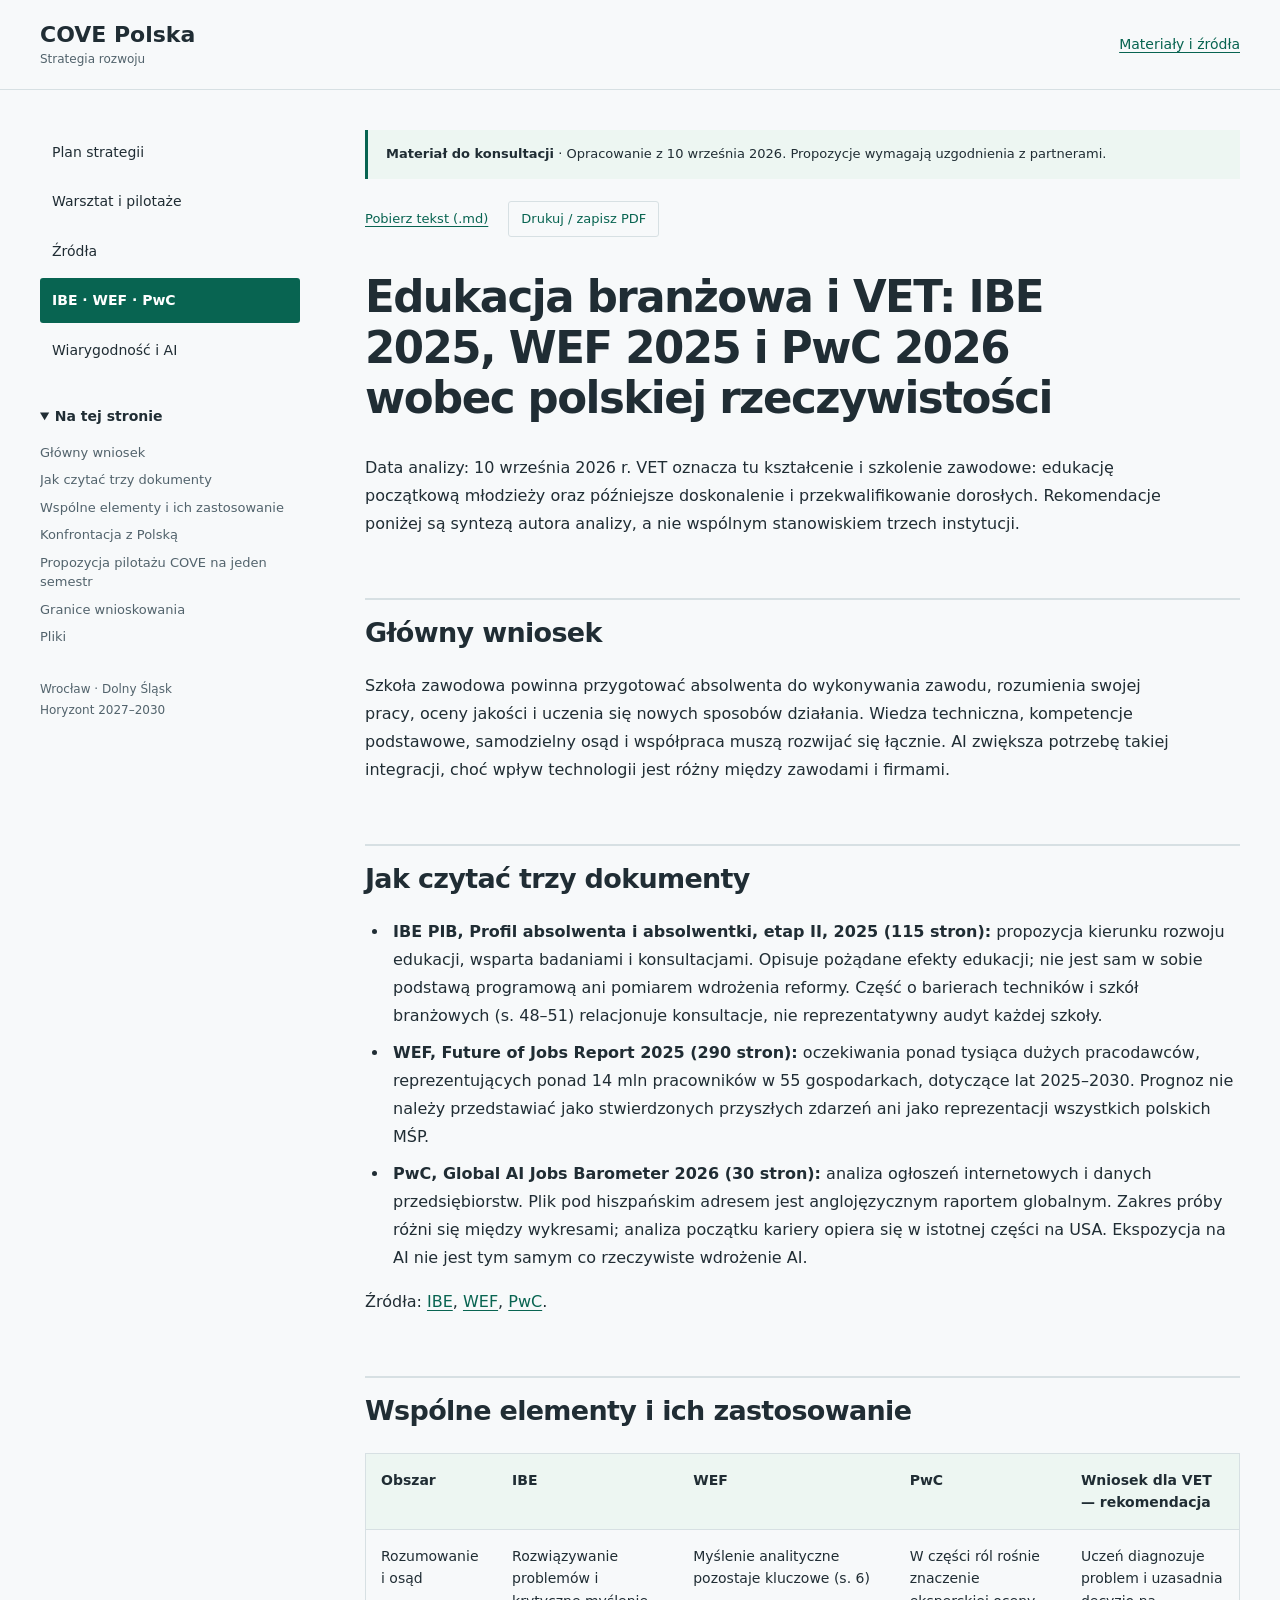
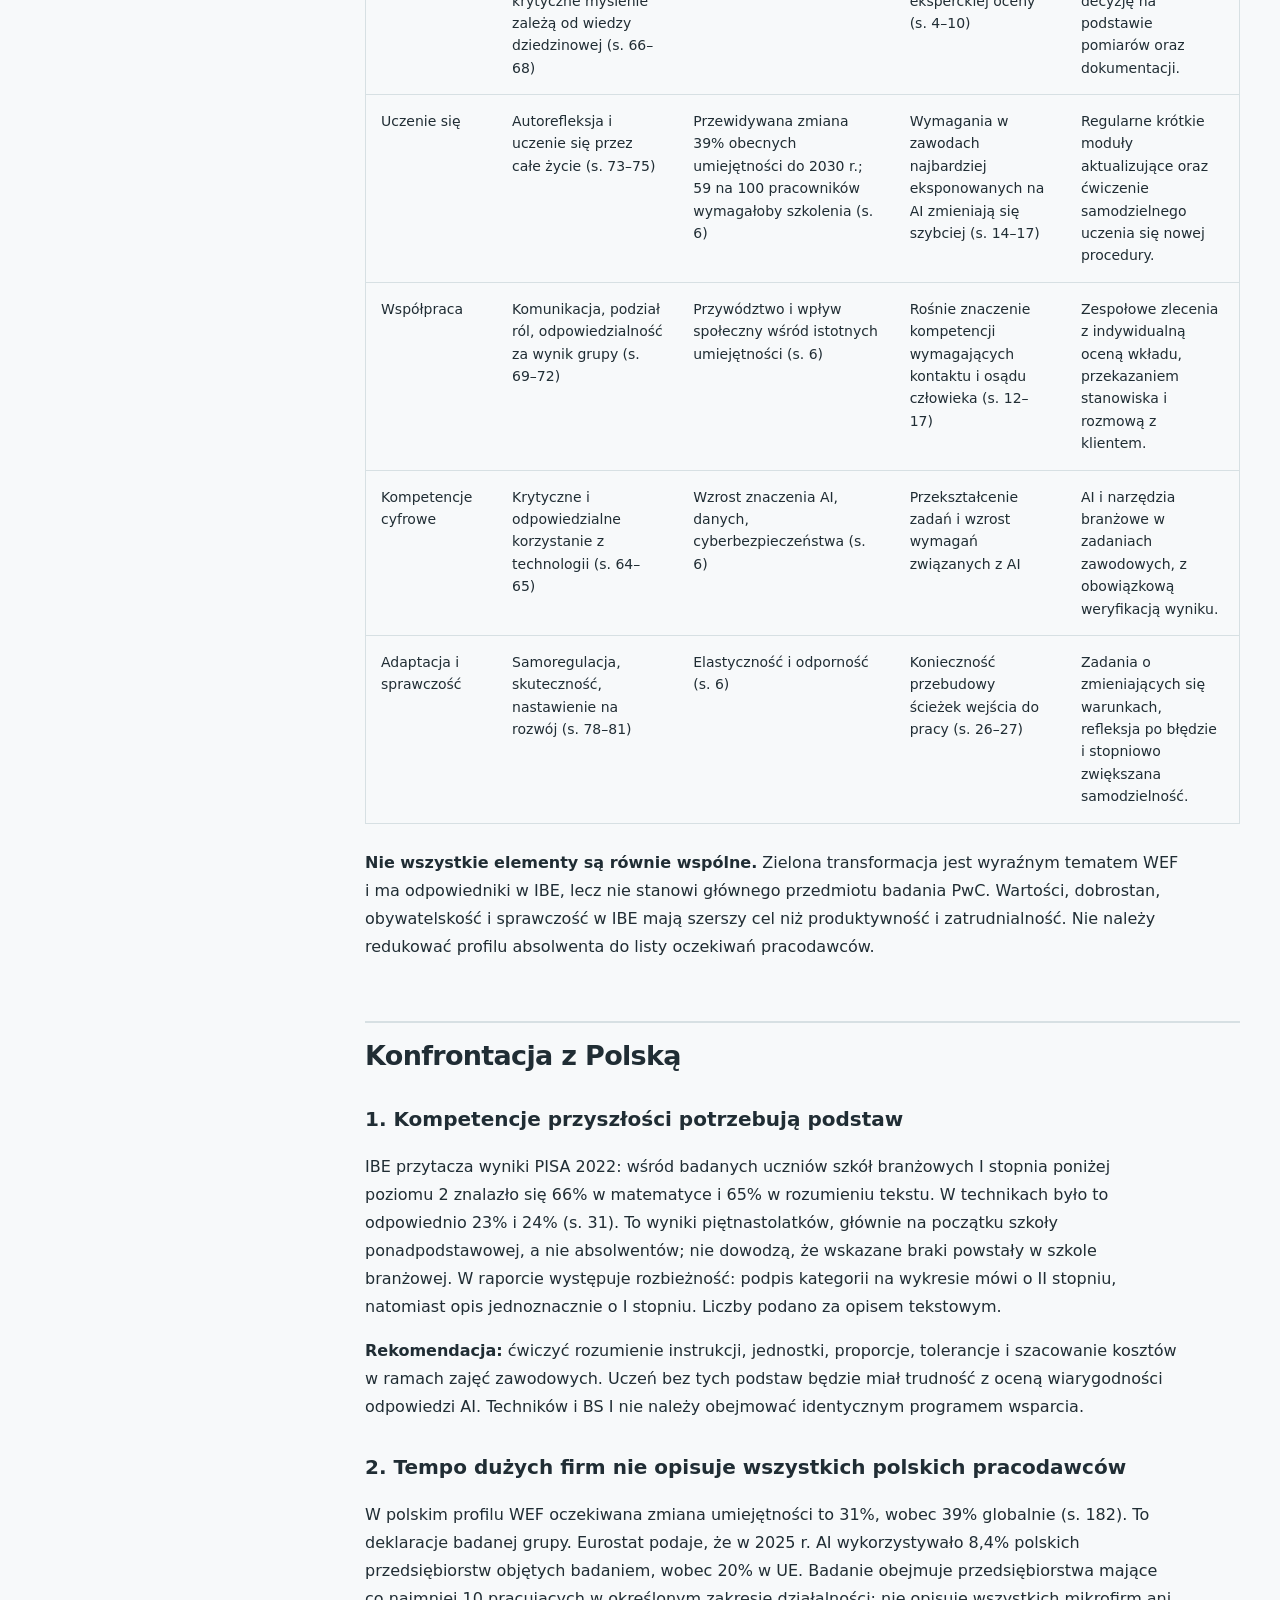
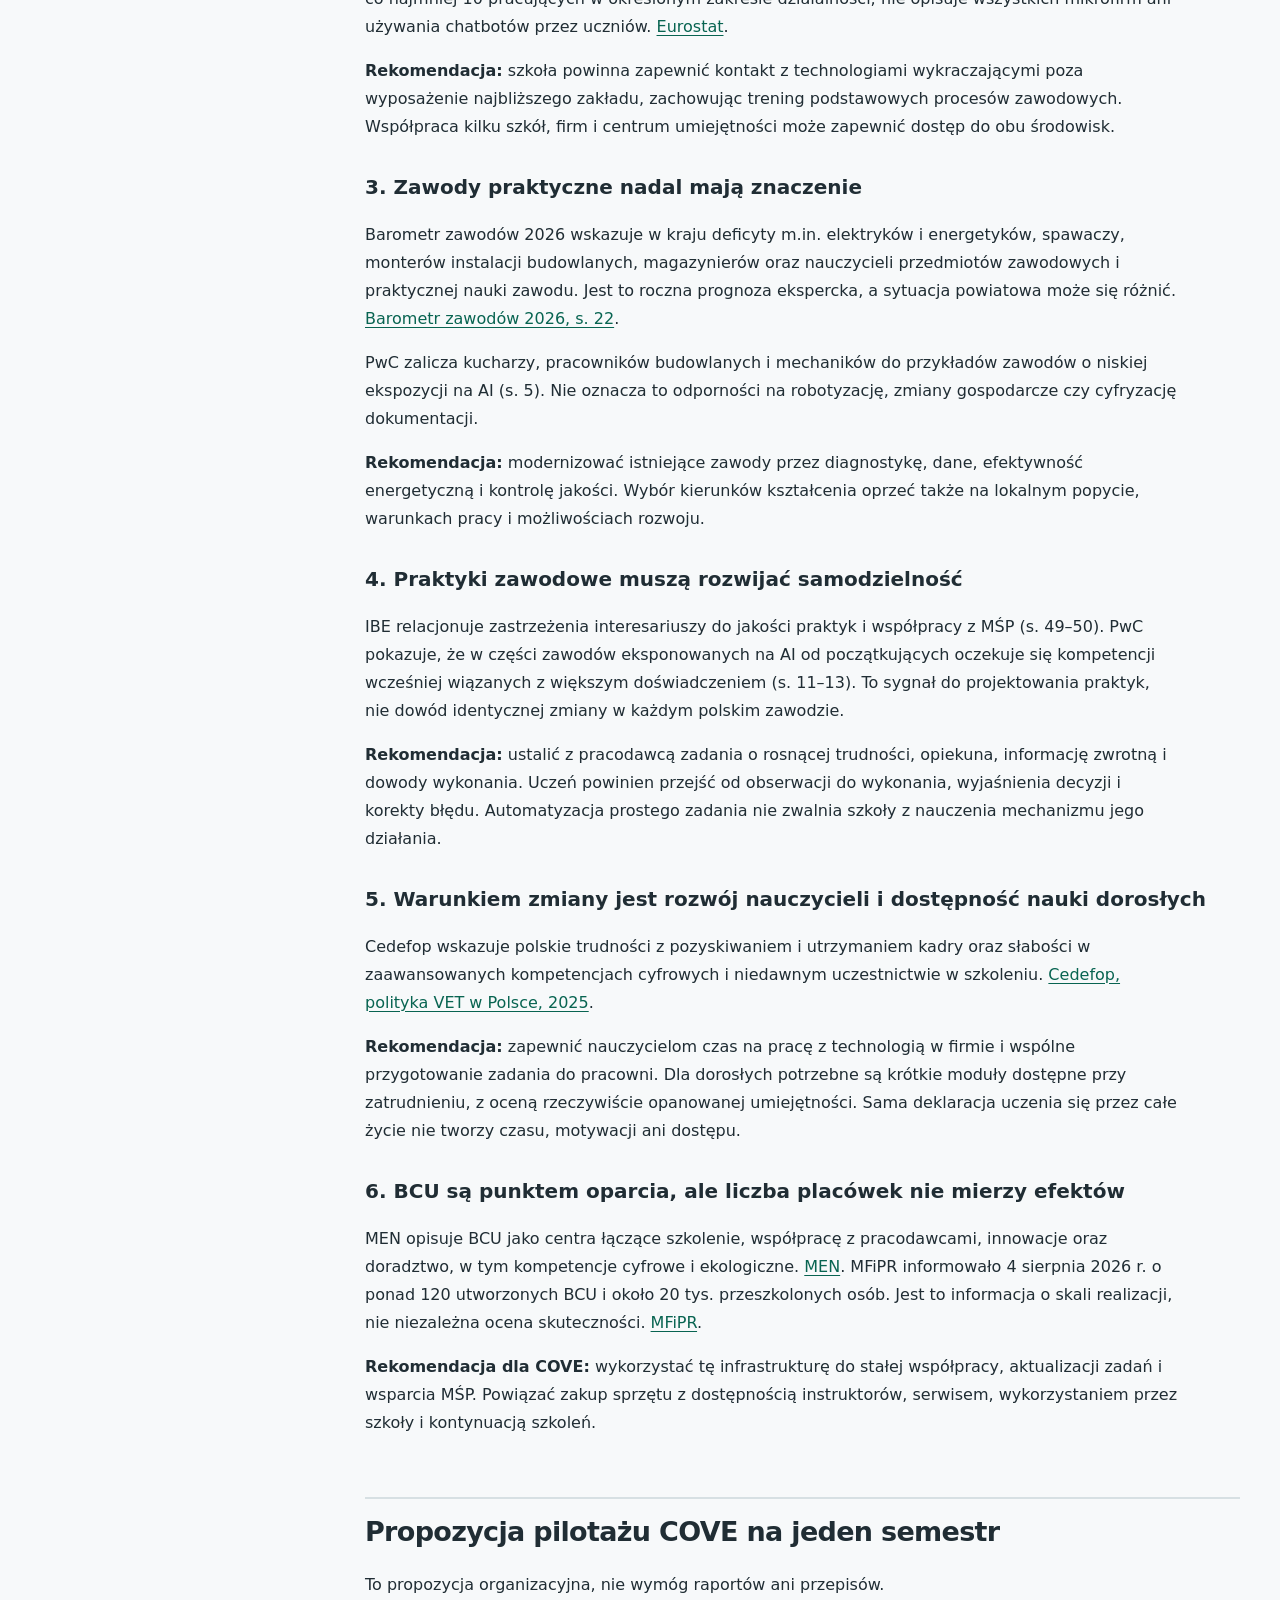
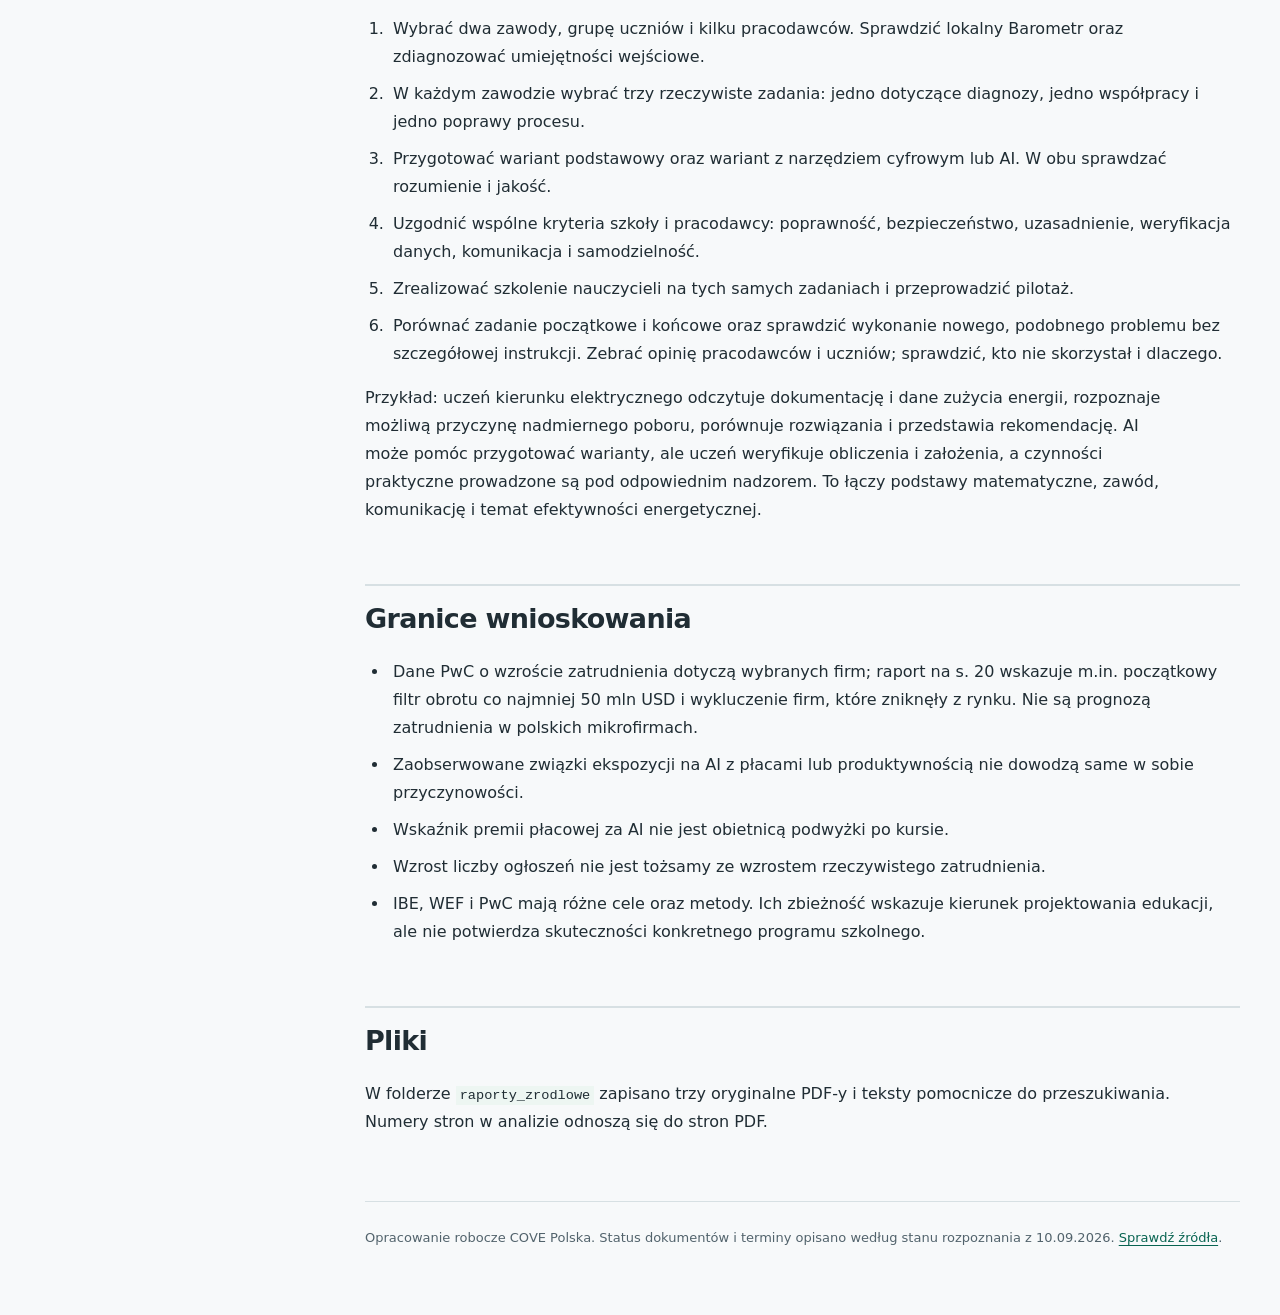
==== analiza.html @ 40e0d78e "Publish COVE Polska strategy consultation materials" ====
<!doctype html><html lang="pl"><head><meta charset="utf-8"><meta name="viewport" content="width=device-width,initial-scale=1"><meta name="description" content="Plan rozwoju COVE Polska we Wrocławiu: współpraca edukacji, nauki i firm, pilotaże VET oraz wiarygodne korzystanie z AI."><title>IBE · WEF · PwC — COVE Polska</title><link rel="stylesheet" href="style.css"></head><body><a class="skip" href="#tresc">Przejdź do treści</a><header><a class="brand" href="index.html">COVE Polska<span>Strategia rozwoju</span></a><a class="toplink" href="zrodla.html">Materiały i źródła</a></header><div class="layout"><aside><nav aria-label="Dokumenty"><a href="plan.html">Plan strategii</a><a href="warsztat.html">Warsztat i pilotaże</a><a href="zrodla.html">Źródła</a><a href="analiza.html" aria-current="page">IBE · WEF · PwC</a><a href="kompetencje.html">Wiarygodność i AI</a></nav><details open><summary>Na tej stronie</summary><div class="toc">
<ul>
<li><a href="#edukacja-branzowa-i-vet-ibe-2025-wef-2025-i-pwc-2026-wobec-polskiej-rzeczywistosci">Edukacja branżowa i VET: IBE 2025, WEF 2025 i PwC 2026 wobec polskiej rzeczywistości</a><ul>
<li><a href="#gowny-wniosek">Główny wniosek</a></li>
<li><a href="#jak-czytac-trzy-dokumenty">Jak czytać trzy dokumenty</a></li>
<li><a href="#wspolne-elementy-i-ich-zastosowanie">Wspólne elementy i ich zastosowanie</a></li>
<li><a href="#konfrontacja-z-polska">Konfrontacja z Polską</a><ul>
<li><a href="#1-kompetencje-przyszosci-potrzebuja-podstaw">1. Kompetencje przyszłości potrzebują podstaw</a></li>
<li><a href="#2-tempo-duzych-firm-nie-opisuje-wszystkich-polskich-pracodawcow">2. Tempo dużych firm nie opisuje wszystkich polskich pracodawców</a></li>
<li><a href="#3-zawody-praktyczne-nadal-maja-znaczenie">3. Zawody praktyczne nadal mają znaczenie</a></li>
<li><a href="#4-praktyki-zawodowe-musza-rozwijac-samodzielnosc">4. Praktyki zawodowe muszą rozwijać samodzielność</a></li>
<li><a href="#5-warunkiem-zmiany-jest-rozwoj-nauczycieli-i-dostepnosc-nauki-dorosych">5. Warunkiem zmiany jest rozwój nauczycieli i dostępność nauki dorosłych</a></li>
<li><a href="#6-bcu-sa-punktem-oparcia-ale-liczba-placowek-nie-mierzy-efektow">6. BCU są punktem oparcia, ale liczba placówek nie mierzy efektów</a></li>
</ul>
</li>
<li><a href="#propozycja-pilotazu-cove-na-jeden-semestr">Propozycja pilotażu COVE na jeden semestr</a></li>
<li><a href="#granice-wnioskowania">Granice wnioskowania</a></li>
<li><a href="#pliki">Pliki</a></li>
</ul>
</li>
</ul>
</div>
</details><p class="aside-note">Wrocław · Dolny Śląsk<br>Horyzont 2027–2030</p></aside><main id="tresc"><div class="notice"><strong>Materiał do konsultacji</strong> · Opracowanie z 10 września 2026. Propozycje wymagają uzgodnienia z partnerami.</div><div class="actions"><a download href="materialy/Analiza_VET_IBE_WEF_PwC_Polska.md">Pobierz tekst (.md)</a><button type="button" onclick="window.print()">Drukuj / zapisz PDF</button></div><article><h1 id="edukacja-branzowa-i-vet-ibe-2025-wef-2025-i-pwc-2026-wobec-polskiej-rzeczywistosci">Edukacja branżowa i VET: IBE 2025, WEF 2025 i PwC 2026 wobec polskiej rzeczywistości</h1>
<p>Data analizy: 10 września 2026 r. VET oznacza tu kształcenie i szkolenie zawodowe: edukację początkową młodzieży oraz późniejsze doskonalenie i przekwalifikowanie dorosłych. Rekomendacje poniżej są syntezą autora analizy, a nie wspólnym stanowiskiem trzech instytucji.</p>
<h2 id="gowny-wniosek">Główny wniosek</h2>
<p>Szkoła zawodowa powinna przygotować absolwenta do wykonywania zawodu, rozumienia swojej pracy, oceny jakości i uczenia się nowych sposobów działania. Wiedza techniczna, kompetencje podstawowe, samodzielny osąd i współpraca muszą rozwijać się łącznie. AI zwiększa potrzebę takiej integracji, choć wpływ technologii jest różny między zawodami i firmami.</p>
<h2 id="jak-czytac-trzy-dokumenty">Jak czytać trzy dokumenty</h2>
<ul>
<li><strong>IBE PIB, Profil absolwenta i absolwentki, etap II, 2025 (115 stron):</strong> propozycja kierunku rozwoju edukacji, wsparta badaniami i konsultacjami. Opisuje pożądane efekty edukacji; nie jest sam w sobie podstawą programową ani pomiarem wdrożenia reformy. Część o barierach techników i szkół branżowych (s. 48–51) relacjonuje konsultacje, nie reprezentatywny audyt każdej szkoły.</li>
<li><strong>WEF, Future of Jobs Report 2025 (290 stron):</strong> oczekiwania ponad tysiąca dużych pracodawców, reprezentujących ponad 14 mln pracowników w 55 gospodarkach, dotyczące lat 2025–2030. Prognoz nie należy przedstawiać jako stwierdzonych przyszłych zdarzeń ani jako reprezentacji wszystkich polskich MŚP.</li>
<li><strong>PwC, Global AI Jobs Barometer 2026 (30 stron):</strong> analiza ogłoszeń internetowych i danych przedsiębiorstw. Plik pod hiszpańskim adresem jest anglojęzycznym raportem globalnym. Zakres próby różni się między wykresami; analiza początku kariery opiera się w istotnej części na USA. Ekspozycja na AI nie jest tym samym co rzeczywiste wdrożenie AI.</li>
</ul>
<p>Źródła: <a href="https://ibe.edu.pl/files/BIBLIOTEKA/IBE-PIB/profil-absolwenta-szkoly-ponadpodstawowe.pdf">IBE</a>, <a href="https://reports.weforum.org/docs/WEF_Future_of_Jobs_Report_2025.pdf">WEF</a>, <a href="https://www.pwc.es/es/consultoria/assets/barometro-global-impacto-inteligencia-artificial-empleo-2026.pdf">PwC</a>.</p>
<h2 id="wspolne-elementy-i-ich-zastosowanie">Wspólne elementy i ich zastosowanie</h2>
<div class="table-scroll" tabindex="0" role="region" aria-label="Tabela — przewiń poziomo na małym ekranie"><table>
<thead>
<tr>
<th>Obszar</th>
<th>IBE</th>
<th>WEF</th>
<th>PwC</th>
<th>Wniosek dla VET — rekomendacja</th>
</tr>
</thead>
<tbody>
<tr>
<td>Rozumowanie i osąd</td>
<td>Rozwiązywanie problemów i krytyczne myślenie zależą od wiedzy dziedzinowej (s. 66–68)</td>
<td>Myślenie analityczne pozostaje kluczowe (s. 6)</td>
<td>W części ról rośnie znaczenie eksperckiej oceny (s. 4–10)</td>
<td>Uczeń diagnozuje problem i uzasadnia decyzję na podstawie pomiarów oraz dokumentacji.</td>
</tr>
<tr>
<td>Uczenie się</td>
<td>Autorefleksja i uczenie się przez całe życie (s. 73–75)</td>
<td>Przewidywana zmiana 39% obecnych umiejętności do 2030 r.; 59 na 100 pracowników wymagałoby szkolenia (s. 6)</td>
<td>Wymagania w zawodach najbardziej eksponowanych na AI zmieniają się szybciej (s. 14–17)</td>
<td>Regularne krótkie moduły aktualizujące oraz ćwiczenie samodzielnego uczenia się nowej procedury.</td>
</tr>
<tr>
<td>Współpraca</td>
<td>Komunikacja, podział ról, odpowiedzialność za wynik grupy (s. 69–72)</td>
<td>Przywództwo i wpływ społeczny wśród istotnych umiejętności (s. 6)</td>
<td>Rośnie znaczenie kompetencji wymagających kontaktu i osądu człowieka (s. 12–17)</td>
<td>Zespołowe zlecenia z indywidualną oceną wkładu, przekazaniem stanowiska i rozmową z klientem.</td>
</tr>
<tr>
<td>Kompetencje cyfrowe</td>
<td>Krytyczne i odpowiedzialne korzystanie z technologii (s. 64–65)</td>
<td>Wzrost znaczenia AI, danych, cyberbezpieczeństwa (s. 6)</td>
<td>Przekształcenie zadań i wzrost wymagań związanych z AI</td>
<td>AI i narzędzia branżowe w zadaniach zawodowych, z obowiązkową weryfikacją wyniku.</td>
</tr>
<tr>
<td>Adaptacja i sprawczość</td>
<td>Samoregulacja, skuteczność, nastawienie na rozwój (s. 78–81)</td>
<td>Elastyczność i odporność (s. 6)</td>
<td>Konieczność przebudowy ścieżek wejścia do pracy (s. 26–27)</td>
<td>Zadania o zmieniających się warunkach, refleksja po błędzie i stopniowo zwiększana samodzielność.</td>
</tr>
</tbody>
</table></div>
<p><strong>Nie wszystkie elementy są równie wspólne.</strong> Zielona transformacja jest wyraźnym tematem WEF i ma odpowiedniki w IBE, lecz nie stanowi głównego przedmiotu badania PwC. Wartości, dobrostan, obywatelskość i sprawczość w IBE mają szerszy cel niż produktywność i zatrudnialność. Nie należy redukować profilu absolwenta do listy oczekiwań pracodawców.</p>
<h2 id="konfrontacja-z-polska">Konfrontacja z Polską</h2>
<h3 id="1-kompetencje-przyszosci-potrzebuja-podstaw">1. Kompetencje przyszłości potrzebują podstaw</h3>
<p>IBE przytacza wyniki PISA 2022: wśród badanych uczniów szkół branżowych I stopnia poniżej poziomu 2 znalazło się 66% w matematyce i 65% w rozumieniu tekstu. W technikach było to odpowiednio 23% i 24% (s. 31). To wyniki piętnastolatków, głównie na początku szkoły ponadpodstawowej, a nie absolwentów; nie dowodzą, że wskazane braki powstały w szkole branżowej. W raporcie występuje rozbieżność: podpis kategorii na wykresie mówi o II stopniu, natomiast opis jednoznacznie o I stopniu. Liczby podano za opisem tekstowym.</p>
<p><strong>Rekomendacja:</strong> ćwiczyć rozumienie instrukcji, jednostki, proporcje, tolerancje i szacowanie kosztów w ramach zajęć zawodowych. Uczeń bez tych podstaw będzie miał trudność z oceną wiarygodności odpowiedzi AI. Techników i BS I nie należy obejmować identycznym programem wsparcia.</p>
<h3 id="2-tempo-duzych-firm-nie-opisuje-wszystkich-polskich-pracodawcow">2. Tempo dużych firm nie opisuje wszystkich polskich pracodawców</h3>
<p>W polskim profilu WEF oczekiwana zmiana umiejętności to 31%, wobec 39% globalnie (s. 182). To deklaracje badanej grupy. Eurostat podaje, że w 2025 r. AI wykorzystywało 8,4% polskich przedsiębiorstw objętych badaniem, wobec 20% w UE. Badanie obejmuje przedsiębiorstwa mające co najmniej 10 pracujących w określonym zakresie działalności; nie opisuje wszystkich mikrofirm ani używania chatbotów przez uczniów. <a href="https://ec.europa.eu/eurostat/web/products-eurostat-news/w/ddn-20251211-2">Eurostat</a>.</p>
<p><strong>Rekomendacja:</strong> szkoła powinna zapewnić kontakt z technologiami wykraczającymi poza wyposażenie najbliższego zakładu, zachowując trening podstawowych procesów zawodowych. Współpraca kilku szkół, firm i centrum umiejętności może zapewnić dostęp do obu środowisk.</p>
<h3 id="3-zawody-praktyczne-nadal-maja-znaczenie">3. Zawody praktyczne nadal mają znaczenie</h3>
<p>Barometr zawodów 2026 wskazuje w kraju deficyty m.in. elektryków i energetyków, spawaczy, monterów instalacji budowlanych, magazynierów oraz nauczycieli przedmiotów zawodowych i praktycznej nauki zawodu. Jest to roczna prognoza ekspercka, a sytuacja powiatowa może się różnić. <a href="https://barometrzawodow.pl/forecast-card-zip/2026/report_pl/raport_ogolnopolski_2026.pdf">Barometr zawodów 2026, s. 22</a>.</p>
<p>PwC zalicza kucharzy, pracowników budowlanych i mechaników do przykładów zawodów o niskiej ekspozycji na AI (s. 5). Nie oznacza to odporności na robotyzację, zmiany gospodarcze czy cyfryzację dokumentacji.</p>
<p><strong>Rekomendacja:</strong> modernizować istniejące zawody przez diagnostykę, dane, efektywność energetyczną i kontrolę jakości. Wybór kierunków kształcenia oprzeć także na lokalnym popycie, warunkach pracy i możliwościach rozwoju.</p>
<h3 id="4-praktyki-zawodowe-musza-rozwijac-samodzielnosc">4. Praktyki zawodowe muszą rozwijać samodzielność</h3>
<p>IBE relacjonuje zastrzeżenia interesariuszy do jakości praktyk i współpracy z MŚP (s. 49–50). PwC pokazuje, że w części zawodów eksponowanych na AI od początkujących oczekuje się kompetencji wcześniej wiązanych z większym doświadczeniem (s. 11–13). To sygnał do projektowania praktyk, nie dowód identycznej zmiany w każdym polskim zawodzie.</p>
<p><strong>Rekomendacja:</strong> ustalić z pracodawcą zadania o rosnącej trudności, opiekuna, informację zwrotną i dowody wykonania. Uczeń powinien przejść od obserwacji do wykonania, wyjaśnienia decyzji i korekty błędu. Automatyzacja prostego zadania nie zwalnia szkoły z nauczenia mechanizmu jego działania.</p>
<h3 id="5-warunkiem-zmiany-jest-rozwoj-nauczycieli-i-dostepnosc-nauki-dorosych">5. Warunkiem zmiany jest rozwój nauczycieli i dostępność nauki dorosłych</h3>
<p>Cedefop wskazuje polskie trudności z pozyskiwaniem i utrzymaniem kadry oraz słabości w zaawansowanych kompetencjach cyfrowych i niedawnym uczestnictwie w szkoleniu. <a href="https://www.cedefop.europa.eu/files/vet_policy_briefs_2024_poland_cedefop_2025.pdf">Cedefop, polityka VET w Polsce, 2025</a>.</p>
<p><strong>Rekomendacja:</strong> zapewnić nauczycielom czas na pracę z technologią w firmie i wspólne przygotowanie zadania do pracowni. Dla dorosłych potrzebne są krótkie moduły dostępne przy zatrudnieniu, z oceną rzeczywiście opanowanej umiejętności. Sama deklaracja uczenia się przez całe życie nie tworzy czasu, motywacji ani dostępu.</p>
<h3 id="6-bcu-sa-punktem-oparcia-ale-liczba-placowek-nie-mierzy-efektow">6. BCU są punktem oparcia, ale liczba placówek nie mierzy efektów</h3>
<p>MEN opisuje BCU jako centra łączące szkolenie, współpracę z pracodawcami, innowacje oraz doradztwo, w tym kompetencje cyfrowe i ekologiczne. <a href="https://www.gov.pl/web/edukacja/branzowe-centra-umiejetnosci">MEN</a>. MFiPR informowało 4 sierpnia 2026 r. o ponad 120 utworzonych BCU i około 20 tys. przeszkolonych osób. Jest to informacja o skali realizacji, nie niezależna ocena skuteczności. <a href="https://www.gov.pl/web/fundusze-regiony/co-dzieki-kpo-zmienilo-sie-w-polsce-powstaly-nowoczesne-branzowe-centra-umiejetnosci">MFiPR</a>.</p>
<p><strong>Rekomendacja dla COVE:</strong> wykorzystać tę infrastrukturę do stałej współpracy, aktualizacji zadań i wsparcia MŚP. Powiązać zakup sprzętu z dostępnością instruktorów, serwisem, wykorzystaniem przez szkoły i kontynuacją szkoleń.</p>
<h2 id="propozycja-pilotazu-cove-na-jeden-semestr">Propozycja pilotażu COVE na jeden semestr</h2>
<p>To propozycja organizacyjna, nie wymóg raportów ani przepisów.</p>
<ol>
<li>Wybrać dwa zawody, grupę uczniów i kilku pracodawców. Sprawdzić lokalny Barometr oraz zdiagnozować umiejętności wejściowe.</li>
<li>W każdym zawodzie wybrać trzy rzeczywiste zadania: jedno dotyczące diagnozy, jedno współpracy i jedno poprawy procesu.</li>
<li>Przygotować wariant podstawowy oraz wariant z narzędziem cyfrowym lub AI. W obu sprawdzać rozumienie i jakość.</li>
<li>Uzgodnić wspólne kryteria szkoły i pracodawcy: poprawność, bezpieczeństwo, uzasadnienie, weryfikacja danych, komunikacja i samodzielność.</li>
<li>Zrealizować szkolenie nauczycieli na tych samych zadaniach i przeprowadzić pilotaż.</li>
<li>Porównać zadanie początkowe i końcowe oraz sprawdzić wykonanie nowego, podobnego problemu bez szczegółowej instrukcji. Zebrać opinię pracodawców i uczniów; sprawdzić, kto nie skorzystał i dlaczego.</li>
</ol>
<p>Przykład: uczeń kierunku elektrycznego odczytuje dokumentację i dane zużycia energii, rozpoznaje możliwą przyczynę nadmiernego poboru, porównuje rozwiązania i przedstawia rekomendację. AI może pomóc przygotować warianty, ale uczeń weryfikuje obliczenia i założenia, a czynności praktyczne prowadzone są pod odpowiednim nadzorem. To łączy podstawy matematyczne, zawód, komunikację i temat efektywności energetycznej.</p>
<h2 id="granice-wnioskowania">Granice wnioskowania</h2>
<ul>
<li>Dane PwC o wzroście zatrudnienia dotyczą wybranych firm; raport na s. 20 wskazuje m.in. początkowy filtr obrotu co najmniej 50 mln USD i wykluczenie firm, które zniknęły z rynku. Nie są prognozą zatrudnienia w polskich mikrofirmach.</li>
<li>Zaobserwowane związki ekspozycji na AI z płacami lub produktywnością nie dowodzą same w sobie przyczynowości.</li>
<li>Wskaźnik premii płacowej za AI nie jest obietnicą podwyżki po kursie.</li>
<li>Wzrost liczby ogłoszeń nie jest tożsamy ze wzrostem rzeczywistego zatrudnienia.</li>
<li>IBE, WEF i PwC mają różne cele oraz metody. Ich zbieżność wskazuje kierunek projektowania edukacji, ale nie potwierdza skuteczności konkretnego programu szkolnego.</li>
</ul>
<h2 id="pliki">Pliki</h2>
<p>W folderze <code>raporty_zrodlowe</code> zapisano trzy oryginalne PDF-y i teksty pomocnicze do przeszukiwania. Numery stron w analizie odnoszą się do stron PDF.</p></article><footer>Opracowanie robocze COVE Polska. Status dokumentów i terminy opisano według stanu rozpoznania z 10.09.2026. <a href="zrodla.html">Sprawdź źródła</a>.</footer></main></div><script>if(matchMedia("(max-width:900px)").matches)document.querySelector("aside details").open=false;</script></body></html>
---- style.css ----
:root{color-scheme:light dark;--bg:#f7f9fa;--paper:#fff;--text:#202d34;--muted:#52636c;--accent:#086451;--tint:#edf6f2;--line:#d7e0e3}*{box-sizing:border-box}html{scroll-padding-top:24px}body{margin:0;background:var(--bg);color:var(--text);font-family:system-ui,-apple-system,BlinkMacSystemFont,"Segoe UI",sans-serif;line-height:1.75}a{color:var(--accent);text-underline-offset:.2em;overflow-wrap:anywhere}a:hover{text-decoration-thickness:2px}a:focus-visible,button:focus-visible,summary:focus-visible,[tabindex]:focus-visible{outline:3px solid var(--accent);outline-offset:4px}.skip{position:absolute;left:12px;top:-70px;padding:10px;background:var(--paper);z-index:4}.skip:focus{top:12px}header{max-width:1440px;margin:auto;padding:22px 40px;display:flex;align-items:center;justify-content:space-between;gap:20px;border-bottom:1px solid var(--line)}.brand{font-size:22px;font-weight:750;text-decoration:none;color:var(--text);line-height:1.2}.brand span{display:block;font-size:12px;font-weight:500;color:var(--muted);margin-top:4px}.toplink{font-size:14px}.layout{max-width:1440px;margin:auto;display:grid;grid-template-columns:270px minmax(0,1fr);gap:55px;padding:40px}aside{align-self:start;position:sticky;top:20px;max-height:calc(100dvh - 40px);overflow:auto;font-size:14px;padding:0 10px 20px 0}nav{display:grid;gap:5px;margin-bottom:32px}nav a{padding:10px 12px;text-decoration:none;border-radius:3px;color:var(--text)}nav a[aria-current]{background:var(--accent);color:white;font-weight:650}summary{font-weight:700;cursor:pointer}.toc ul{list-style:none;padding:0}.toc>ul>li>a{display:none}.toc ul ul{margin:12px 0}.toc ul ul ul{display:none}.toc li{margin-bottom:8px}.toc a{color:var(--muted);text-decoration:none;font-size:13px;line-height:1.5;display:block}.toc a:hover{color:var(--accent)}.aside-note{color:var(--muted);margin-top:32px;font-size:12px}main{min-width:0}.notice{background:var(--tint);border-left:3px solid var(--accent);padding:13px 18px;font-size:13px}.actions{display:flex;gap:20px;align-items:center;flex-wrap:wrap;margin:22px 0 35px;font-size:13px}button{font:inherit;color:var(--accent);background:transparent;border:1px solid var(--line);padding:6px 12px;cursor:pointer;border-radius:3px}article{max-width:1000px}h1{font-size:clamp(29px,3.4vw,45px);line-height:1.16;letter-spacing:-.035em;margin:0 0 30px;font-weight:750;text-wrap:balance}h2{font-size:27px;line-height:1.3;letter-spacing:-.025em;margin:60px 0 22px;padding-top:15px;border-top:2px solid var(--line)}h3{font-size:20px;line-height:1.4;margin-top:32px}p,li{font-size:16px}article p{max-width:80ch}article li{padding-left:4px;margin-bottom:9px}article ul,article ol{padding-left:24px}strong{font-weight:680}code{font-size:.85em;background:var(--tint);padding:2px 4px;overflow-wrap:anywhere}pre{overflow:auto;padding:20px;background:var(--tint)}blockquote{margin:25px 0;padding:2px 22px;border-left:3px solid var(--accent);background:var(--tint)}.table-scroll{overflow:auto;margin:25px 0;max-width:100%;border:1px solid var(--line)}table{border-collapse:collapse;width:100%;font-size:14px;line-height:1.6;min-width:590px}th{text-align:left;background:var(--tint);font-weight:650}th,td{padding:15px;vertical-align:top;border-bottom:1px solid var(--line)}tr:last-child td{border-bottom:0}td{min-width:120px}footer{margin-top:65px;padding:25px 0;border-top:1px solid var(--line);font-size:13px;color:var(--muted)}@media(max-width:900px){header{padding:20px}.layout{display:block;padding:25px 20px}aside{position:static;max-height:none;padding:0}nav{display:flex;flex-wrap:wrap;gap:4px;margin-bottom:16px}nav a{font-size:13px;padding:8px 10px}aside details{margin:12px 0 25px}.aside-note{display:none}h2{font-size:24px;margin-top:42px}.toplink{font-size:12px}}@media(prefers-color-scheme:dark){:root{--bg:#121c22;--paper:#19262d;--text:#e1e9ed;--muted:#aebfc8;--accent:#8ed5bd;--tint:#20352e;--line:#3c4d55}nav a[aria-current]{color:#142720}}@media print{body{background:white;color:black;font-size:10pt}header,aside,.actions,.skip{display:none}.layout{display:block;padding:0}.notice{background:none;font-size:9pt;border-color:#333}h1{font-size:24pt}h2{font-size:16pt;margin-top:25px;break-after:avoid}h3{break-after:avoid}p,li{font-size:10pt}table{min-width:0;font-size:8pt}th,td{padding:6px;min-width:0}.table-scroll{overflow:visible}a{color:black}tr{break-inside:avoid}footer{font-size:8pt}pre{white-space:pre-wrap}}
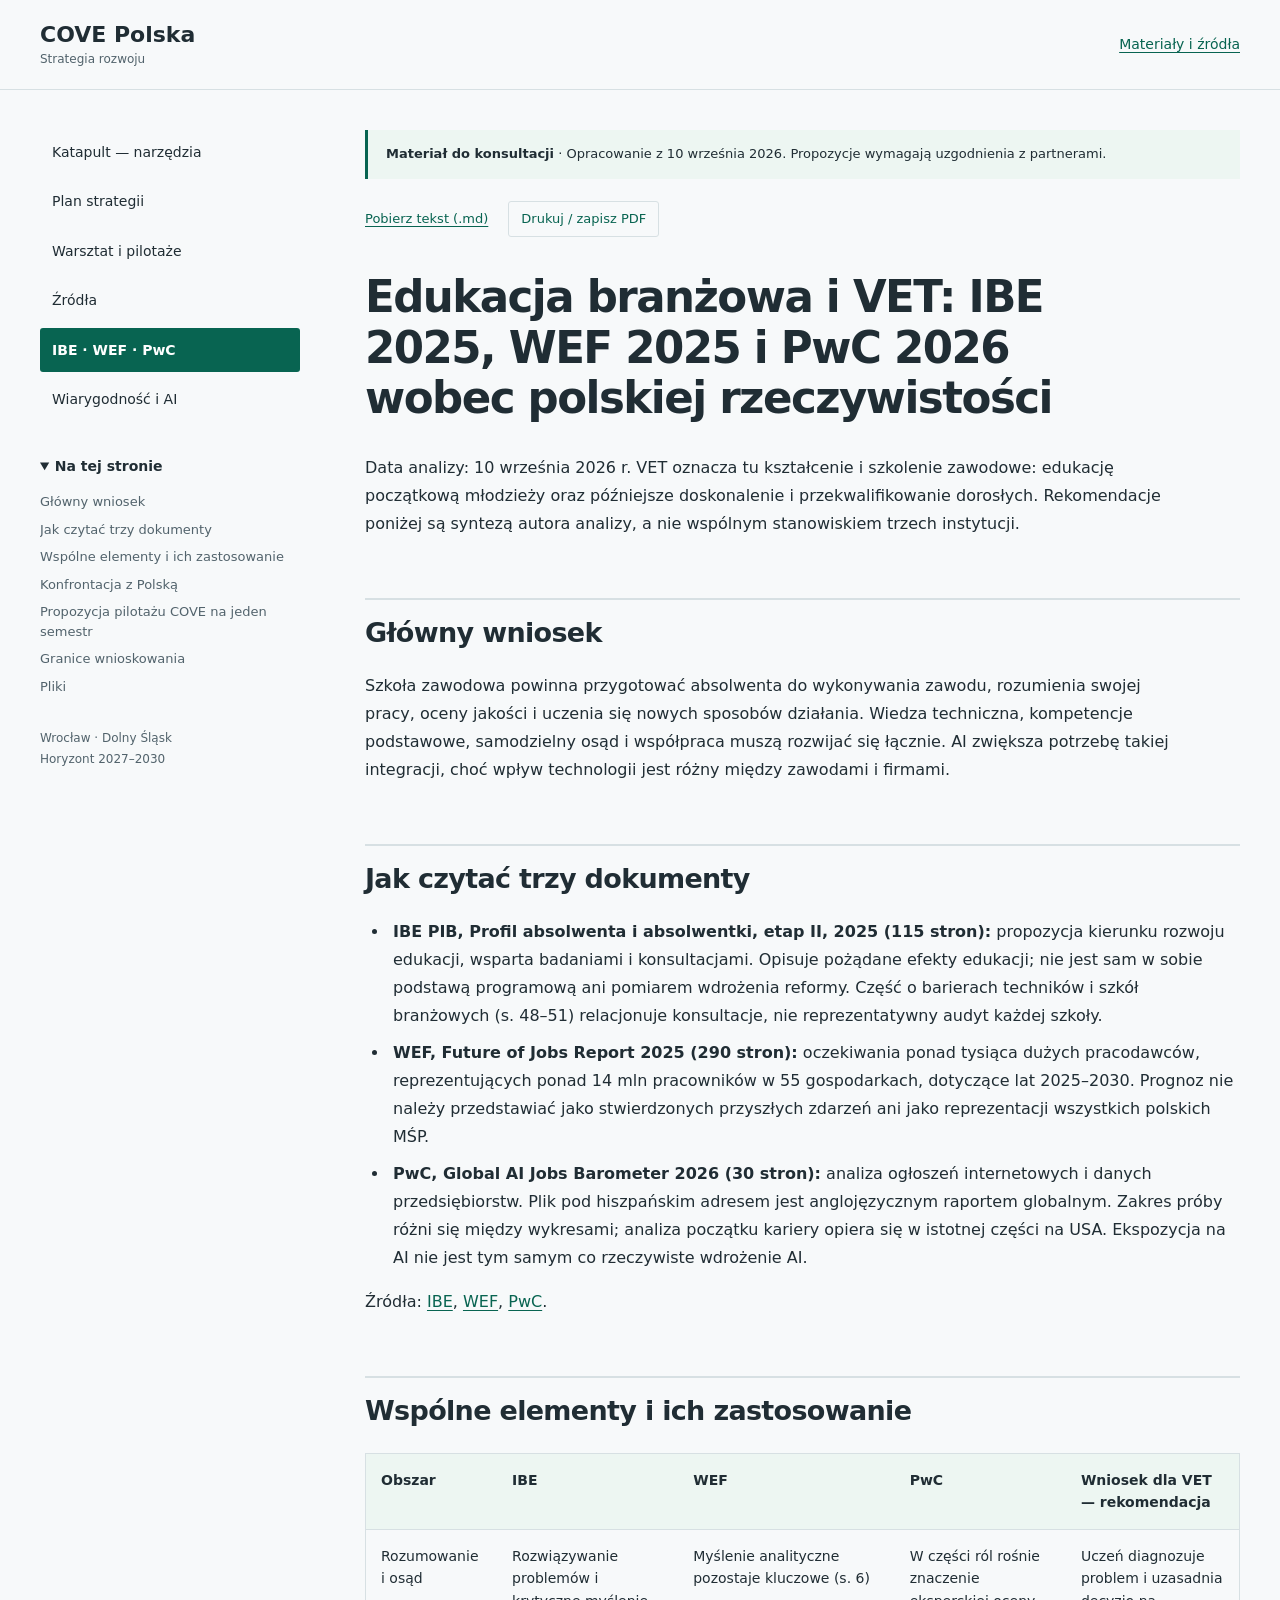
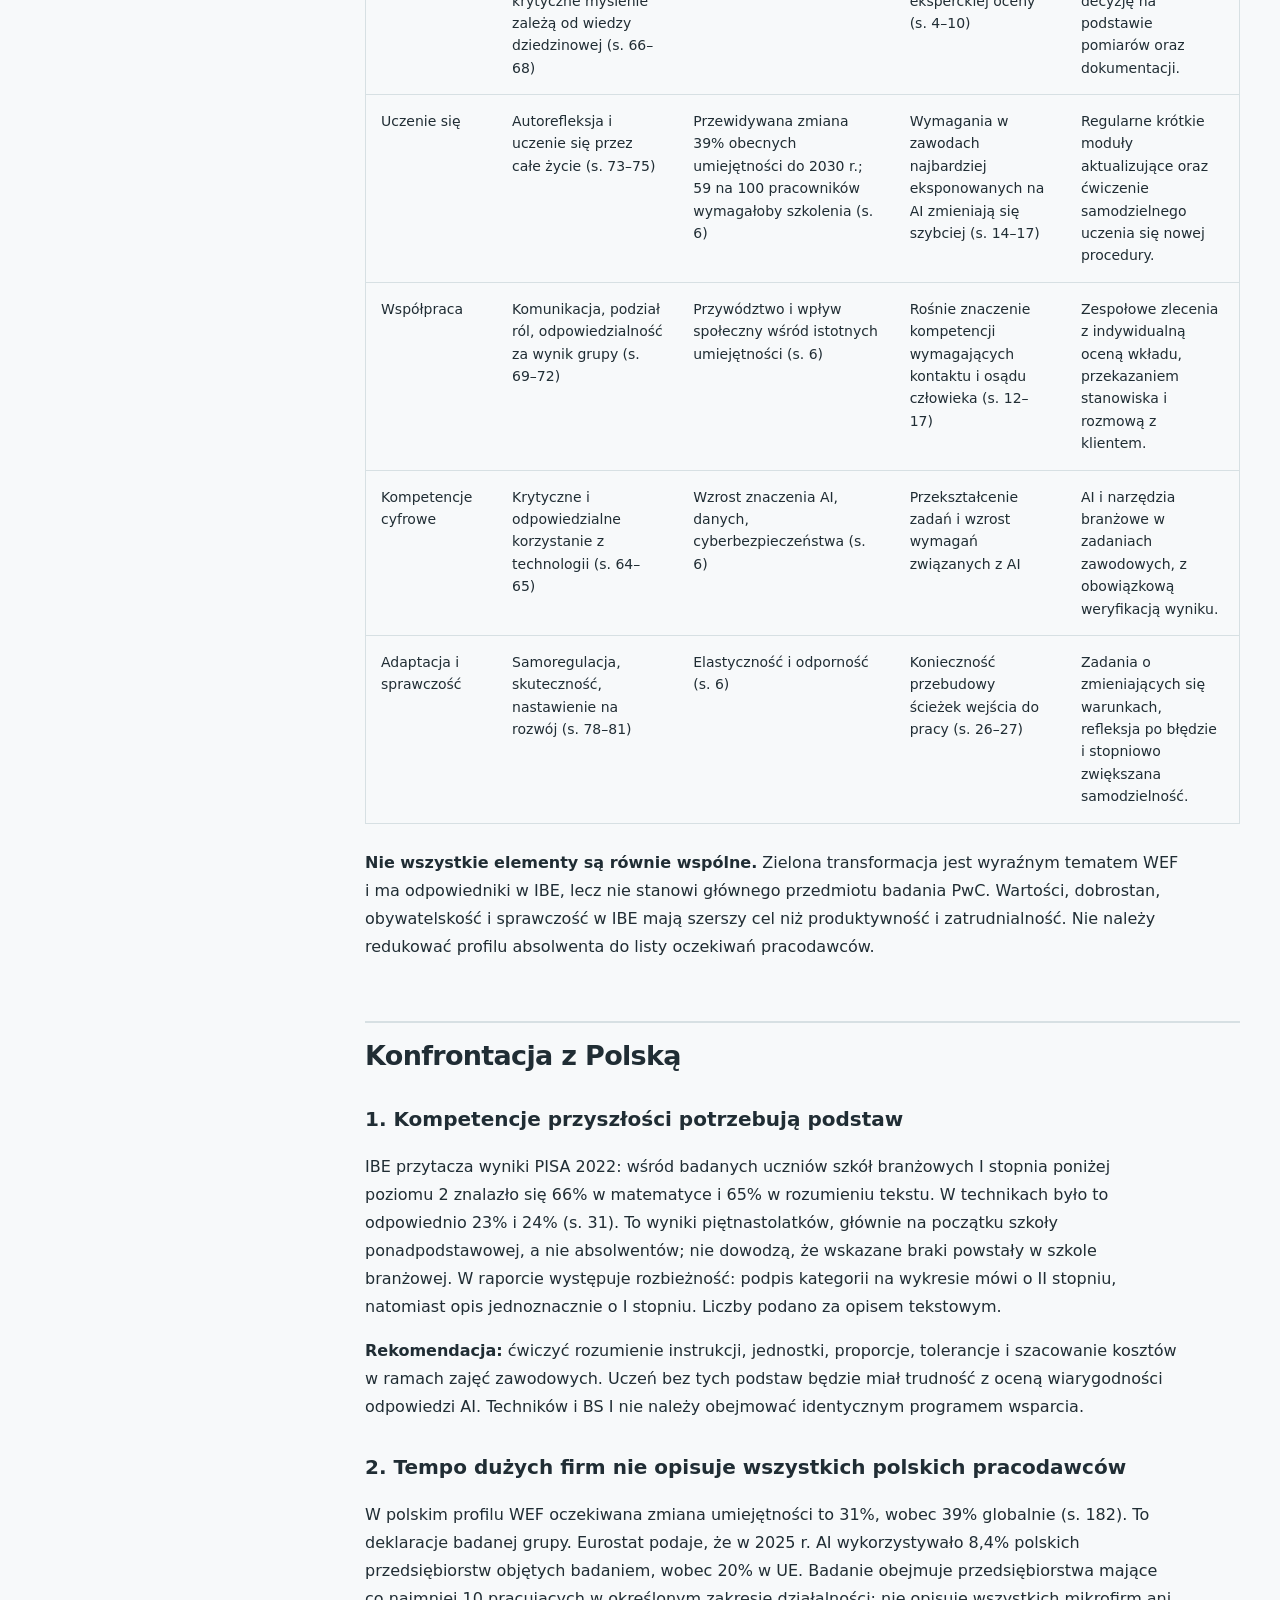
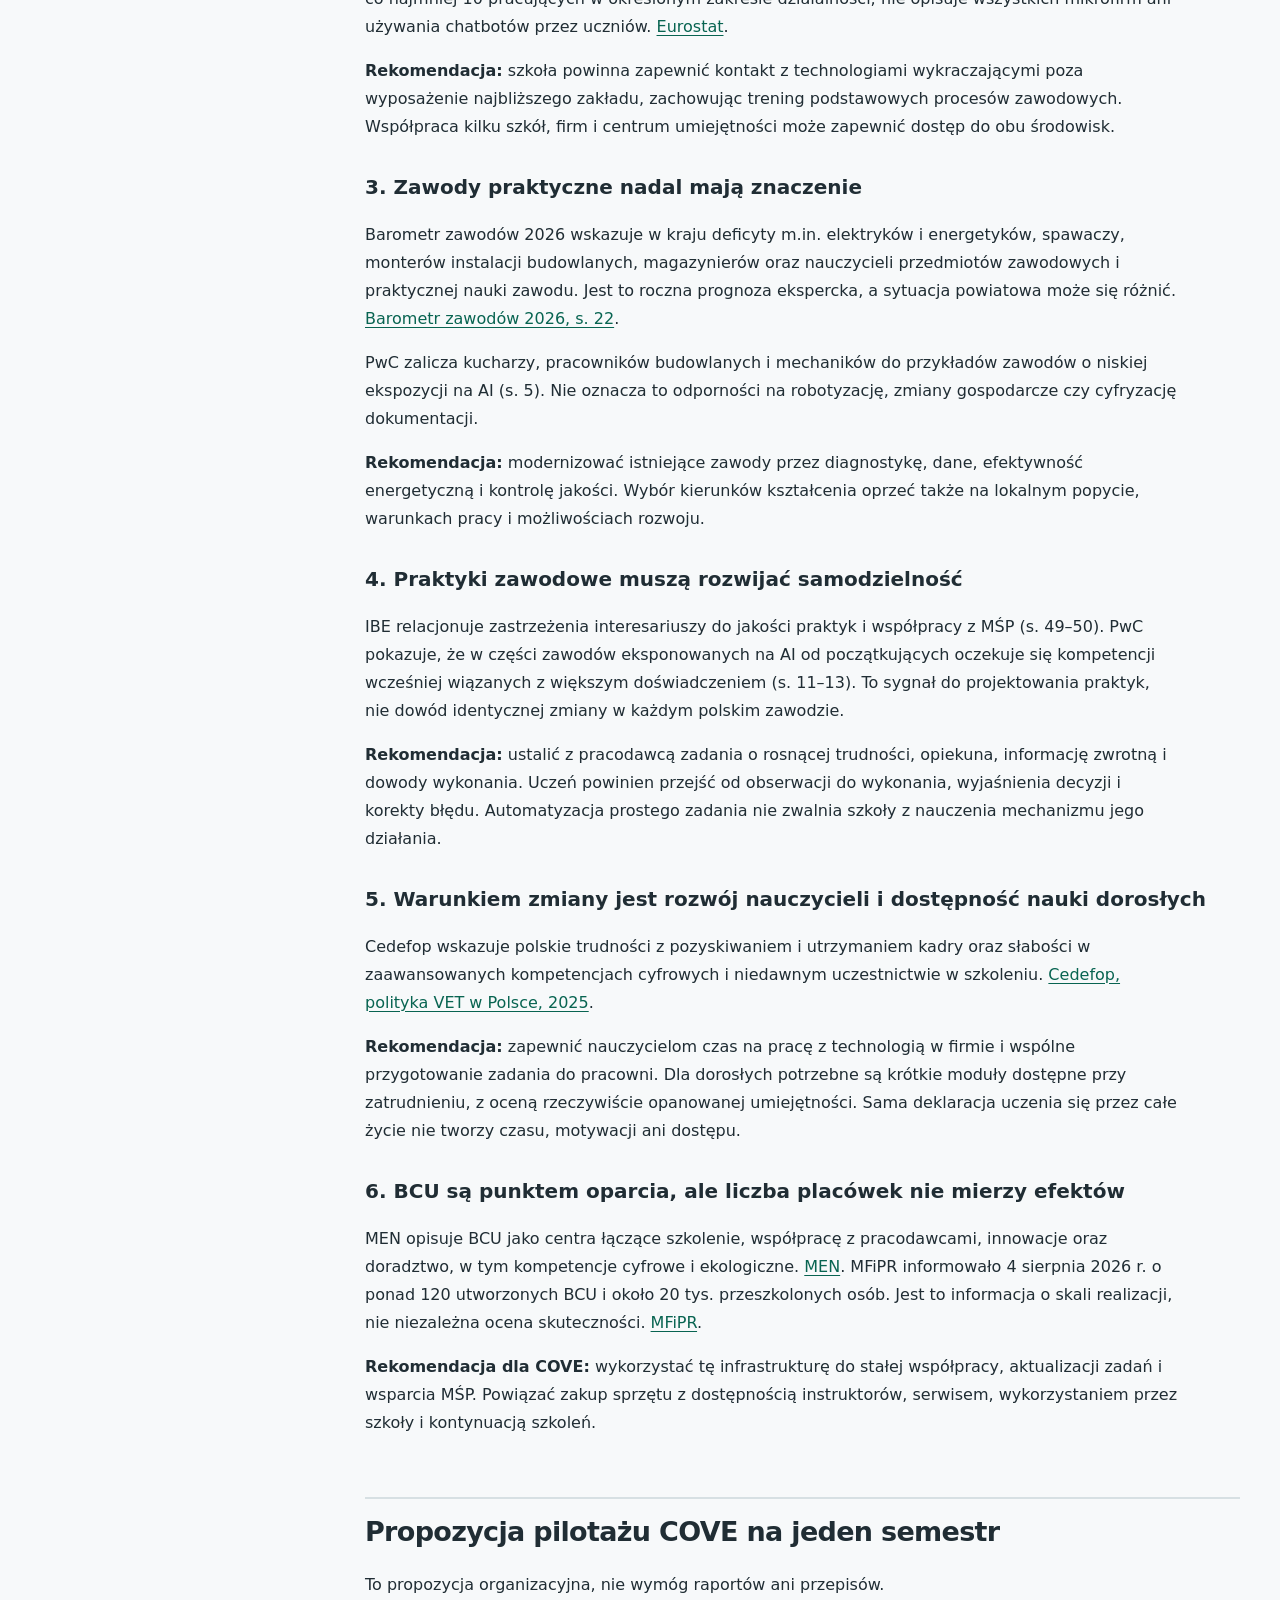
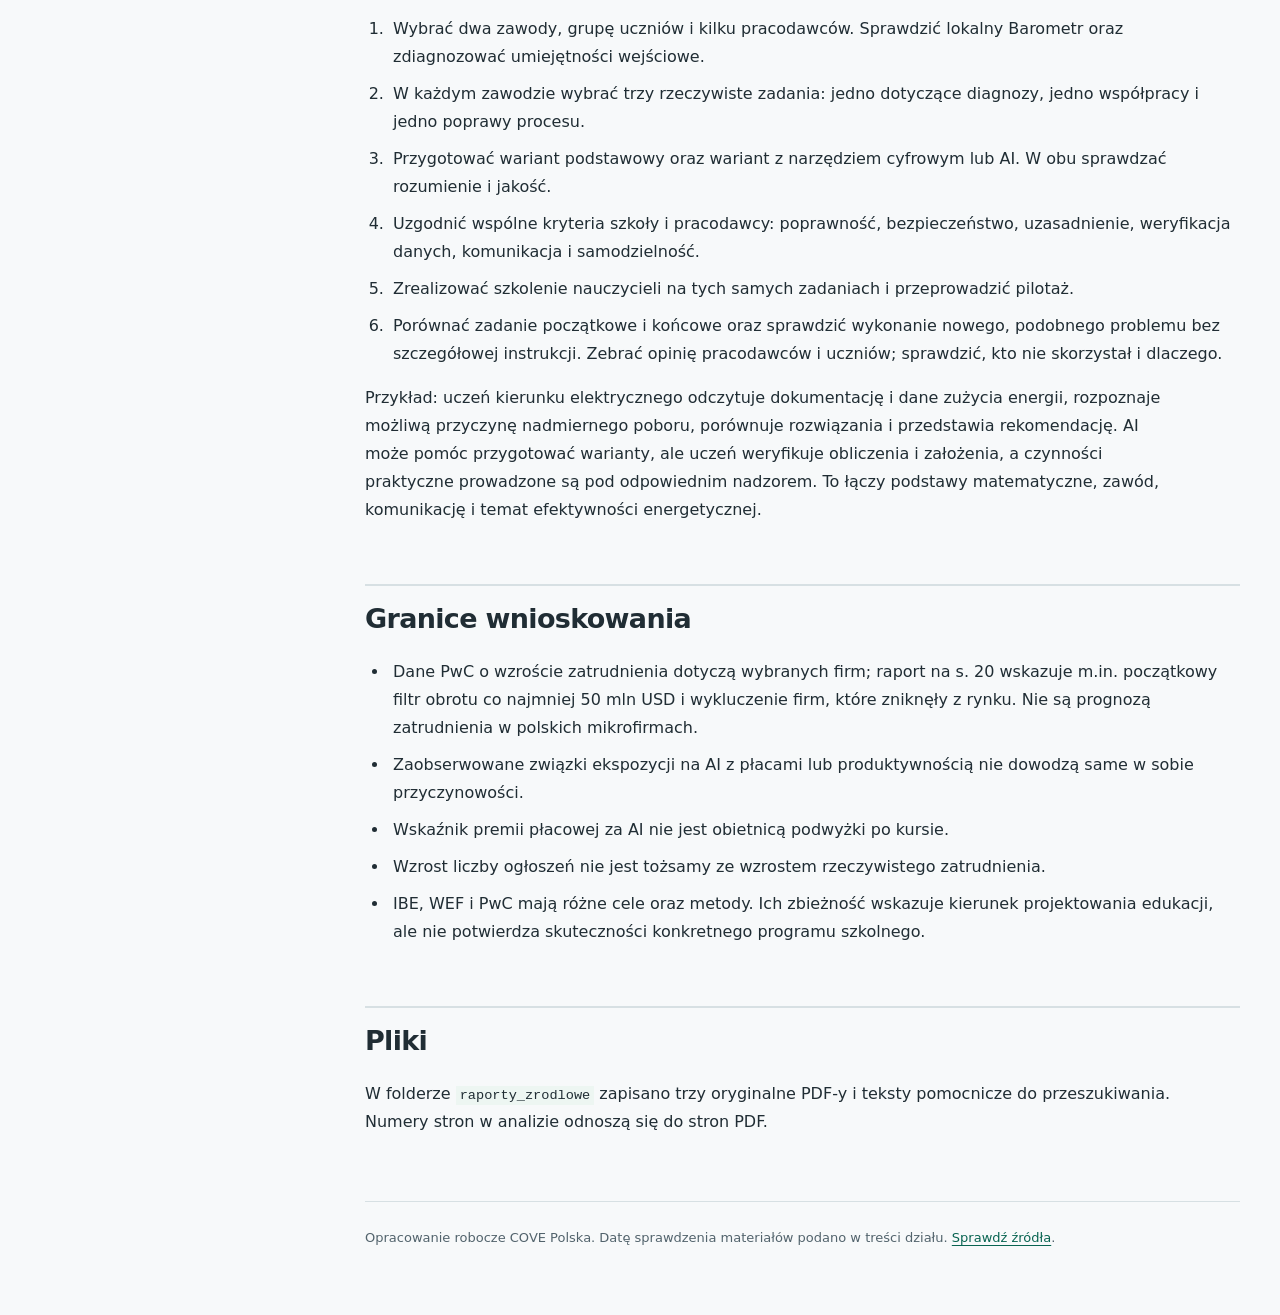
==== commit 16510e43: "Add Katapult toolkit guide in Polish with source register and worksheets" ====
--- a/analiza.html
+++ b/analiza.html
@@ -1,4 +1,4 @@
-<!doctype html><html lang="pl"><head><meta charset="utf-8"><meta name="viewport" content="width=device-width,initial-scale=1"><meta name="description" content="Plan rozwoju COVE Polska we Wrocławiu: współpraca edukacji, nauki i firm, pilotaże VET oraz wiarygodne korzystanie z AI."><title>IBE · WEF · PwC — COVE Polska</title><link rel="stylesheet" href="style.css"></head><body><a class="skip" href="#tresc">Przejdź do treści</a><header><a class="brand" href="index.html">COVE Polska<span>Strategia rozwoju</span></a><a class="toplink" href="zrodla.html">Materiały i źródła</a></header><div class="layout"><aside><nav aria-label="Dokumenty"><a href="plan.html">Plan strategii</a><a href="warsztat.html">Warsztat i pilotaże</a><a href="zrodla.html">Źródła</a><a href="analiza.html" aria-current="page">IBE · WEF · PwC</a><a href="kompetencje.html">Wiarygodność i AI</a></nav><details open><summary>Na tej stronie</summary><div class="toc">
+<!doctype html><html lang="pl"><head><meta charset="utf-8"><meta name="viewport" content="width=device-width,initial-scale=1"><meta name="description" content="Plan rozwoju COVE Polska we Wrocławiu: współpraca edukacji, nauki i firm, pilotaże VET oraz wiarygodne korzystanie z AI."><title>IBE · WEF · PwC — COVE Polska</title><link rel="stylesheet" href="style.css"></head><body class="analiza"><a class="skip" href="#tresc">Przejdź do treści</a><header><a class="brand" href="index.html">COVE Polska<span>Strategia rozwoju</span></a><a class="toplink" href="zrodla.html">Materiały i źródła</a></header><div class="layout"><aside><nav aria-label="Dokumenty"><a href="katapult.html">Katapult — narzędzia</a><a href="plan.html">Plan strategii</a><a href="warsztat.html">Warsztat i pilotaże</a><a href="zrodla.html">Źródła</a><a href="analiza.html" aria-current="page">IBE · WEF · PwC</a><a href="kompetencje.html">Wiarygodność i AI</a></nav><details open><summary>Na tej stronie</summary><div class="toc">
 <ul>
 <li><a href="#edukacja-branzowa-i-vet-ibe-2025-wef-2025-i-pwc-2026-wobec-polskiej-rzeczywistosci">Edukacja branżowa i VET: IBE 2025, WEF 2025 i PwC 2026 wobec polskiej rzeczywistości</a><ul>
 <li><a href="#gowny-wniosek">Główny wniosek</a></li>
@@ -121,4 +121,4 @@
 <li>IBE, WEF i PwC mają różne cele oraz metody. Ich zbieżność wskazuje kierunek projektowania edukacji, ale nie potwierdza skuteczności konkretnego programu szkolnego.</li>
 </ul>
 <h2 id="pliki">Pliki</h2>
-<p>W folderze <code>raporty_zrodlowe</code> zapisano trzy oryginalne PDF-y i teksty pomocnicze do przeszukiwania. Numery stron w analizie odnoszą się do stron PDF.</p></article><footer>Opracowanie robocze COVE Polska. Status dokumentów i terminy opisano według stanu rozpoznania z 10.09.2026. <a href="zrodla.html">Sprawdź źródła</a>.</footer></main></div><script>if(matchMedia("(max-width:900px)").matches)document.querySelector("aside details").open=false;</script></body></html>+<p>W folderze <code>raporty_zrodlowe</code> zapisano trzy oryginalne PDF-y i teksty pomocnicze do przeszukiwania. Numery stron w analizie odnoszą się do stron PDF.</p></article><footer>Opracowanie robocze COVE Polska. Datę sprawdzenia materiałów podano w treści działu. <a href="zrodla.html">Sprawdź źródła</a>.</footer></main></div><script>if(matchMedia("(max-width:900px)").matches)document.querySelector("aside details").open=false;</script><script src="katapult.js" defer></script></body></html>
--- a/style.css
+++ b/style.css
@@ -1 +1,3 @@
 :root{color-scheme:light dark;--bg:#f7f9fa;--paper:#fff;--text:#202d34;--muted:#52636c;--accent:#086451;--tint:#edf6f2;--line:#d7e0e3}*{box-sizing:border-box}html{scroll-padding-top:24px}body{margin:0;background:var(--bg);color:var(--text);font-family:system-ui,-apple-system,BlinkMacSystemFont,"Segoe UI",sans-serif;line-height:1.75}a{color:var(--accent);text-underline-offset:.2em;overflow-wrap:anywhere}a:hover{text-decoration-thickness:2px}a:focus-visible,button:focus-visible,summary:focus-visible,[tabindex]:focus-visible{outline:3px solid var(--accent);outline-offset:4px}.skip{position:absolute;left:12px;top:-70px;padding:10px;background:var(--paper);z-index:4}.skip:focus{top:12px}header{max-width:1440px;margin:auto;padding:22px 40px;display:flex;align-items:center;justify-content:space-between;gap:20px;border-bottom:1px solid var(--line)}.brand{font-size:22px;font-weight:750;text-decoration:none;color:var(--text);line-height:1.2}.brand span{display:block;font-size:12px;font-weight:500;color:var(--muted);margin-top:4px}.toplink{font-size:14px}.layout{max-width:1440px;margin:auto;display:grid;grid-template-columns:270px minmax(0,1fr);gap:55px;padding:40px}aside{align-self:start;position:sticky;top:20px;max-height:calc(100dvh - 40px);overflow:auto;font-size:14px;padding:0 10px 20px 0}nav{display:grid;gap:5px;margin-bottom:32px}nav a{padding:10px 12px;text-decoration:none;border-radius:3px;color:var(--text)}nav a[aria-current]{background:var(--accent);color:white;font-weight:650}summary{font-weight:700;cursor:pointer}.toc ul{list-style:none;padding:0}.toc>ul>li>a{display:none}.toc ul ul{margin:12px 0}.toc ul ul ul{display:none}.toc li{margin-bottom:8px}.toc a{color:var(--muted);text-decoration:none;font-size:13px;line-height:1.5;display:block}.toc a:hover{color:var(--accent)}.aside-note{color:var(--muted);margin-top:32px;font-size:12px}main{min-width:0}.notice{background:var(--tint);border-left:3px solid var(--accent);padding:13px 18px;font-size:13px}.actions{display:flex;gap:20px;align-items:center;flex-wrap:wrap;margin:22px 0 35px;font-size:13px}button{font:inherit;color:var(--accent);background:transparent;border:1px solid var(--line);padding:6px 12px;cursor:pointer;border-radius:3px}article{max-width:1000px}h1{font-size:clamp(29px,3.4vw,45px);line-height:1.16;letter-spacing:-.035em;margin:0 0 30px;font-weight:750;text-wrap:balance}h2{font-size:27px;line-height:1.3;letter-spacing:-.025em;margin:60px 0 22px;padding-top:15px;border-top:2px solid var(--line)}h3{font-size:20px;line-height:1.4;margin-top:32px}p,li{font-size:16px}article p{max-width:80ch}article li{padding-left:4px;margin-bottom:9px}article ul,article ol{padding-left:24px}strong{font-weight:680}code{font-size:.85em;background:var(--tint);padding:2px 4px;overflow-wrap:anywhere}pre{overflow:auto;padding:20px;background:var(--tint)}blockquote{margin:25px 0;padding:2px 22px;border-left:3px solid var(--accent);background:var(--tint)}.table-scroll{overflow:auto;margin:25px 0;max-width:100%;border:1px solid var(--line)}table{border-collapse:collapse;width:100%;font-size:14px;line-height:1.6;min-width:590px}th{text-align:left;background:var(--tint);font-weight:650}th,td{padding:15px;vertical-align:top;border-bottom:1px solid var(--line)}tr:last-child td{border-bottom:0}td{min-width:120px}footer{margin-top:65px;padding:25px 0;border-top:1px solid var(--line);font-size:13px;color:var(--muted)}@media(max-width:900px){header{padding:20px}.layout{display:block;padding:25px 20px}aside{position:static;max-height:none;padding:0}nav{display:flex;flex-wrap:wrap;gap:4px;margin-bottom:16px}nav a{font-size:13px;padding:8px 10px}aside details{margin:12px 0 25px}.aside-note{display:none}h2{font-size:24px;margin-top:42px}.toplink{font-size:12px}}@media(prefers-color-scheme:dark){:root{--bg:#121c22;--paper:#19262d;--text:#e1e9ed;--muted:#aebfc8;--accent:#8ed5bd;--tint:#20352e;--line:#3c4d55}nav a[aria-current]{color:#142720}}@media print{body{background:white;color:black;font-size:10pt}header,aside,.actions,.skip{display:none}.layout{display:block;padding:0}.notice{background:none;font-size:9pt;border-color:#333}h1{font-size:24pt}h2{font-size:16pt;margin-top:25px;break-after:avoid}h3{break-after:avoid}p,li{font-size:10pt}table{min-width:0;font-size:8pt}th,td{padding:6px;min-width:0}.table-scroll{overflow:visible}a{color:black}tr{break-inside:avoid}footer{font-size:8pt}pre{white-space:pre-wrap}}
+/* Katapult: seven-stage document navigation with independent Polish commentary. */
+body.katapult,body.katapult-linki{--accent:#a4145d;--tint:#fbf0f5}body.katapult h1{max-width:750px}.roadmap{margin:32px 0;display:grid;gap:12px}.road-step{border:1px solid var(--line);background:var(--paper);border-radius:4px}.road-step>summary{padding:18px 20px;display:flex;align-items:center;gap:18px;list-style:none;font-size:20px;line-height:1.4;color:var(--accent)}.road-step>summary::-webkit-details-marker{display:none}.road-step>summary:after{content:'+';font-size:24px;margin-left:auto}.road-step[open]>summary:after{content:'−'}.step-no{background:var(--accent);color:white;flex:none;border-radius:50%;width:32px;height:32px;text-align:center;font-size:17px;line-height:32px}.step-body{padding:0 24px 20px 70px}.tool-links{display:flex;gap:8px;flex-wrap:wrap}.tool-links a{font-size:13px;background:var(--tint);padding:7px 10px;border:1px solid var(--line);border-radius:3px}.application{border-left:3px solid var(--accent);padding:10px 16px;background:var(--tint);font-size:14px}.tool-controls{padding:20px;background:var(--paper);border:1px solid var(--line);margin:25px 0}.tool-controls label{display:block;font-weight:650}.tool-controls input{width:100%;max-width:600px;margin-top:8px;padding:12px;font:inherit;color:var(--text);background:var(--bg);border:1px solid var(--muted);border-radius:3px}#tool-count{font-size:13px;margin-bottom:0;color:var(--muted)}.kat-tool{padding:25px 0;border-bottom:1px solid var(--line);scroll-margin-top:25px}.kat-tool[hidden]{display:none}.kat-tool h3{font-size:25px;margin:8px 0}.tool-meta{font-size:12px;color:var(--accent);font-weight:650}.original-title{font-size:13px;color:var(--muted);margin-top:0}.availability,.credit{font-size:13px}.credit{color:var(--muted)}.source-button{font-size:14px;font-weight:650}.blocks-grid{display:grid;grid-template-columns:1fr 1fr;gap:20px}.building-block{padding:20px;background:var(--paper);border-top:3px solid var(--accent)}.building-block h3{margin-top:0}.building-block p{font-size:14px}.building-block a{font-size:13px}.worksheet-actions{display:flex;flex-wrap:wrap;gap:10px;margin:24px 0}.worksheet-actions span{flex-basis:100%;font-size:13px}.worksheets{display:grid;gap:10px}.worksheet{border:1px solid var(--line);background:var(--paper)}.worksheet summary{padding:17px}.worksheet-fields{display:grid;gap:8px;padding:0 20px 20px}.worksheet-fields label{font-size:14px;font-weight:600}.worksheet-fields textarea{width:100%;font:inherit;font-size:15px;color:var(--text);background:var(--bg);padding:10px;border:1px solid var(--muted);resize:vertical;margin-bottom:12px}.print-note{display:none}.link-register details{padding:14px;border-bottom:1px solid var(--line)}.link-register li{font-size:14px}.link-state{font-size:12px;color:var(--muted);display:block}.katapult input:focus-visible,.katapult textarea:focus-visible{outline:3px solid var(--accent);outline-offset:3px}@media(max-width:640px){.step-body{padding:0 18px 15px}.road-step>summary{padding:15px;gap:12px;font-size:17px}.blocks-grid{grid-template-columns:1fr}.kat-tool h3{font-size:23px}}@media(prefers-color-scheme:dark){body.katapult,body.katapult-linki{--accent:#ffacd3;--tint:#36222c}.step-no{color:#27151e}}@media print{.tool-controls,.worksheet-actions{display:none!important}.kat-tool[hidden]{display:block}.step-body{padding-left:15px}.road-step,.kat-tool,.building-block{break-inside:avoid}.step-no{color:black;background:none}.worksheet-fields textarea{display:none}.print-note{display:block;white-space:pre-wrap;padding:8px 0;overflow-wrap:anywhere}.print-worksheets article>*:not(.worksheets){display:none}.print-worksheets .worksheets{display:block}.worksheet{break-inside:avoid;margin:20px 0}.blocks-grid{display:block}body.katapult{--accent:#333;--tint:#fff}}
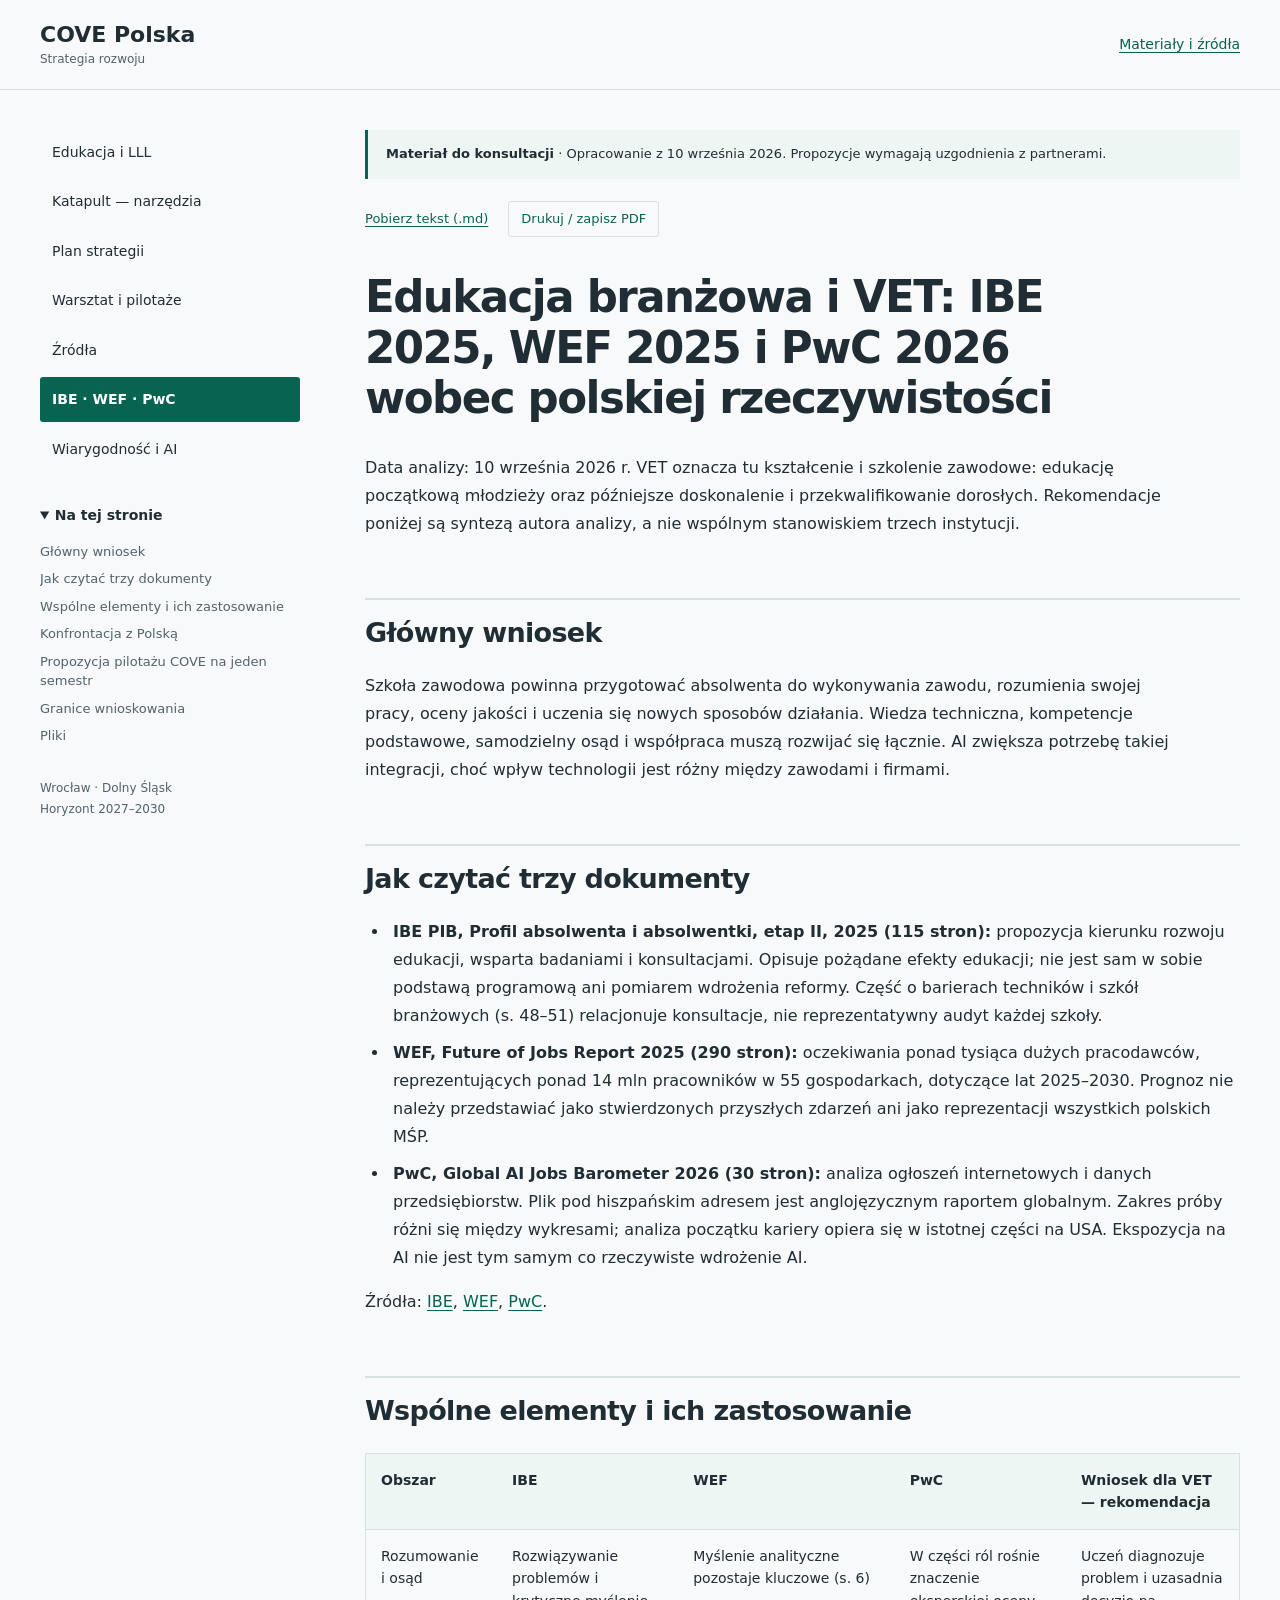
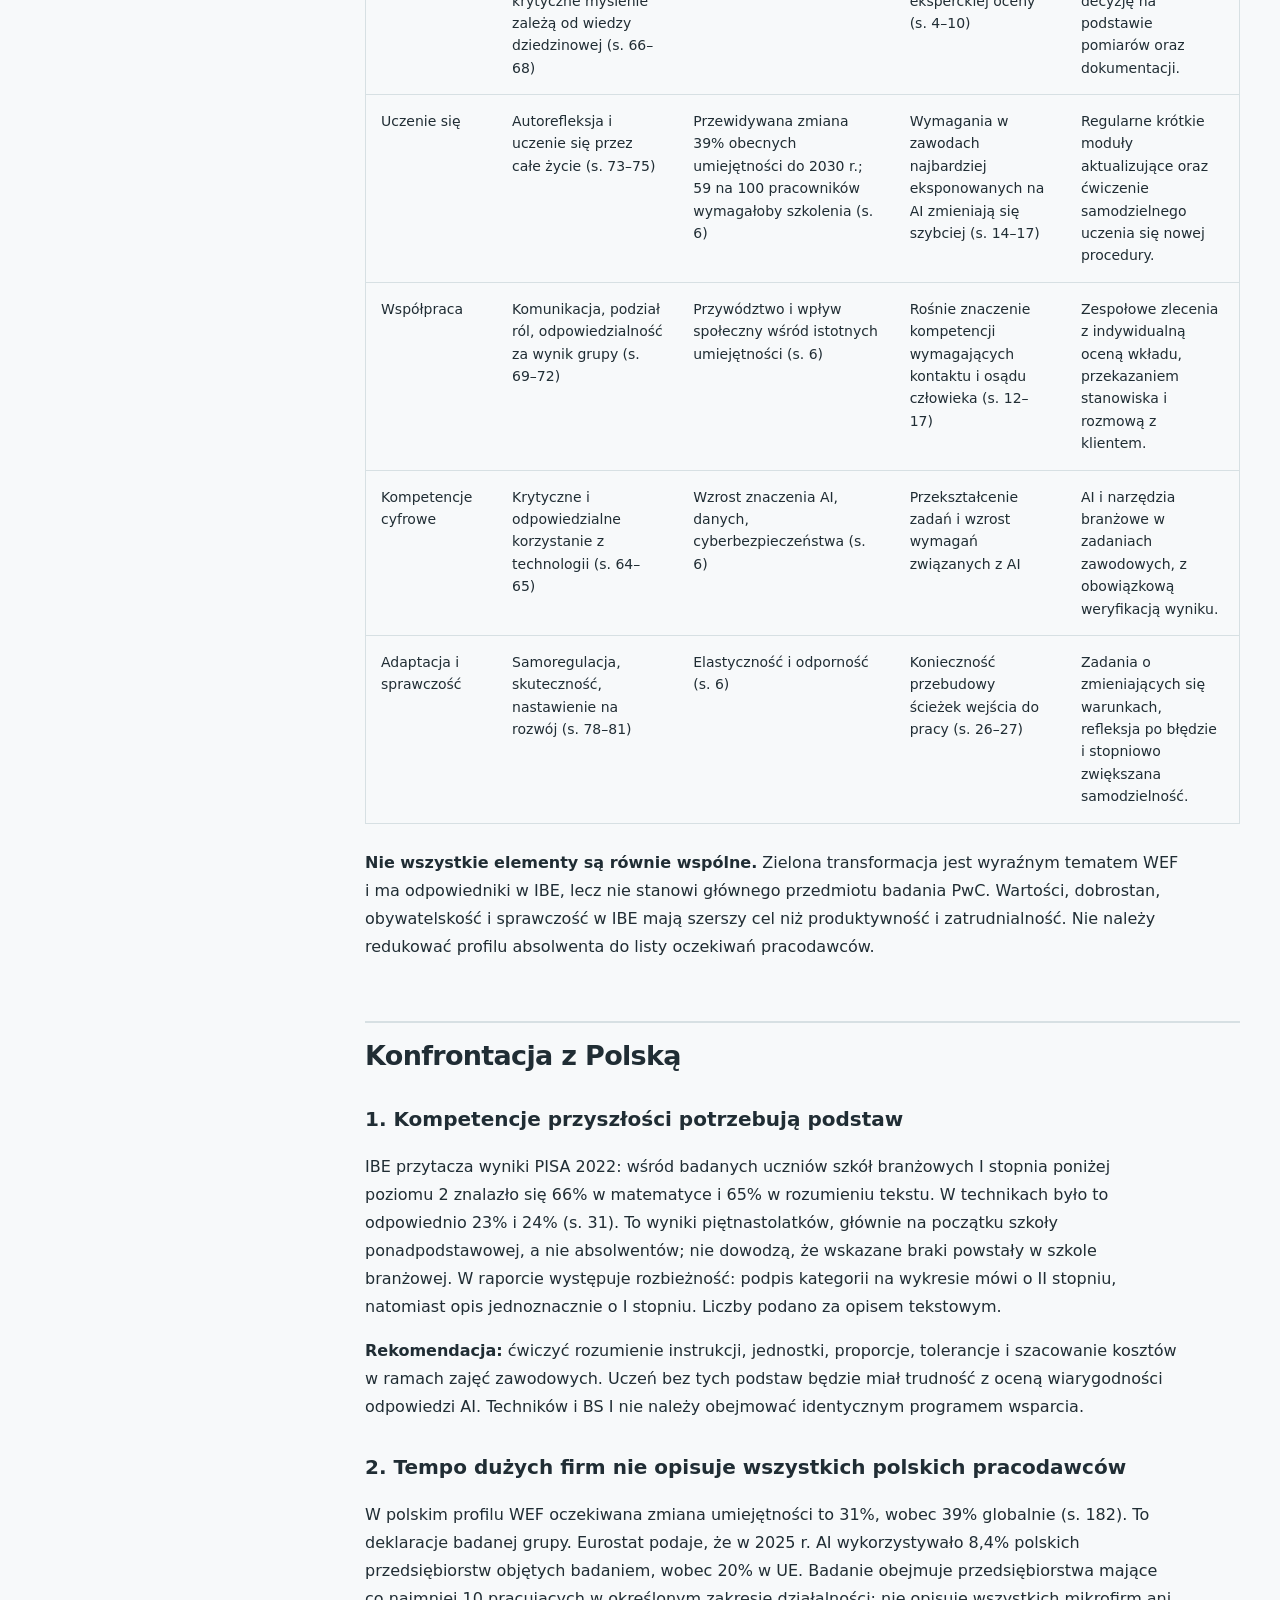
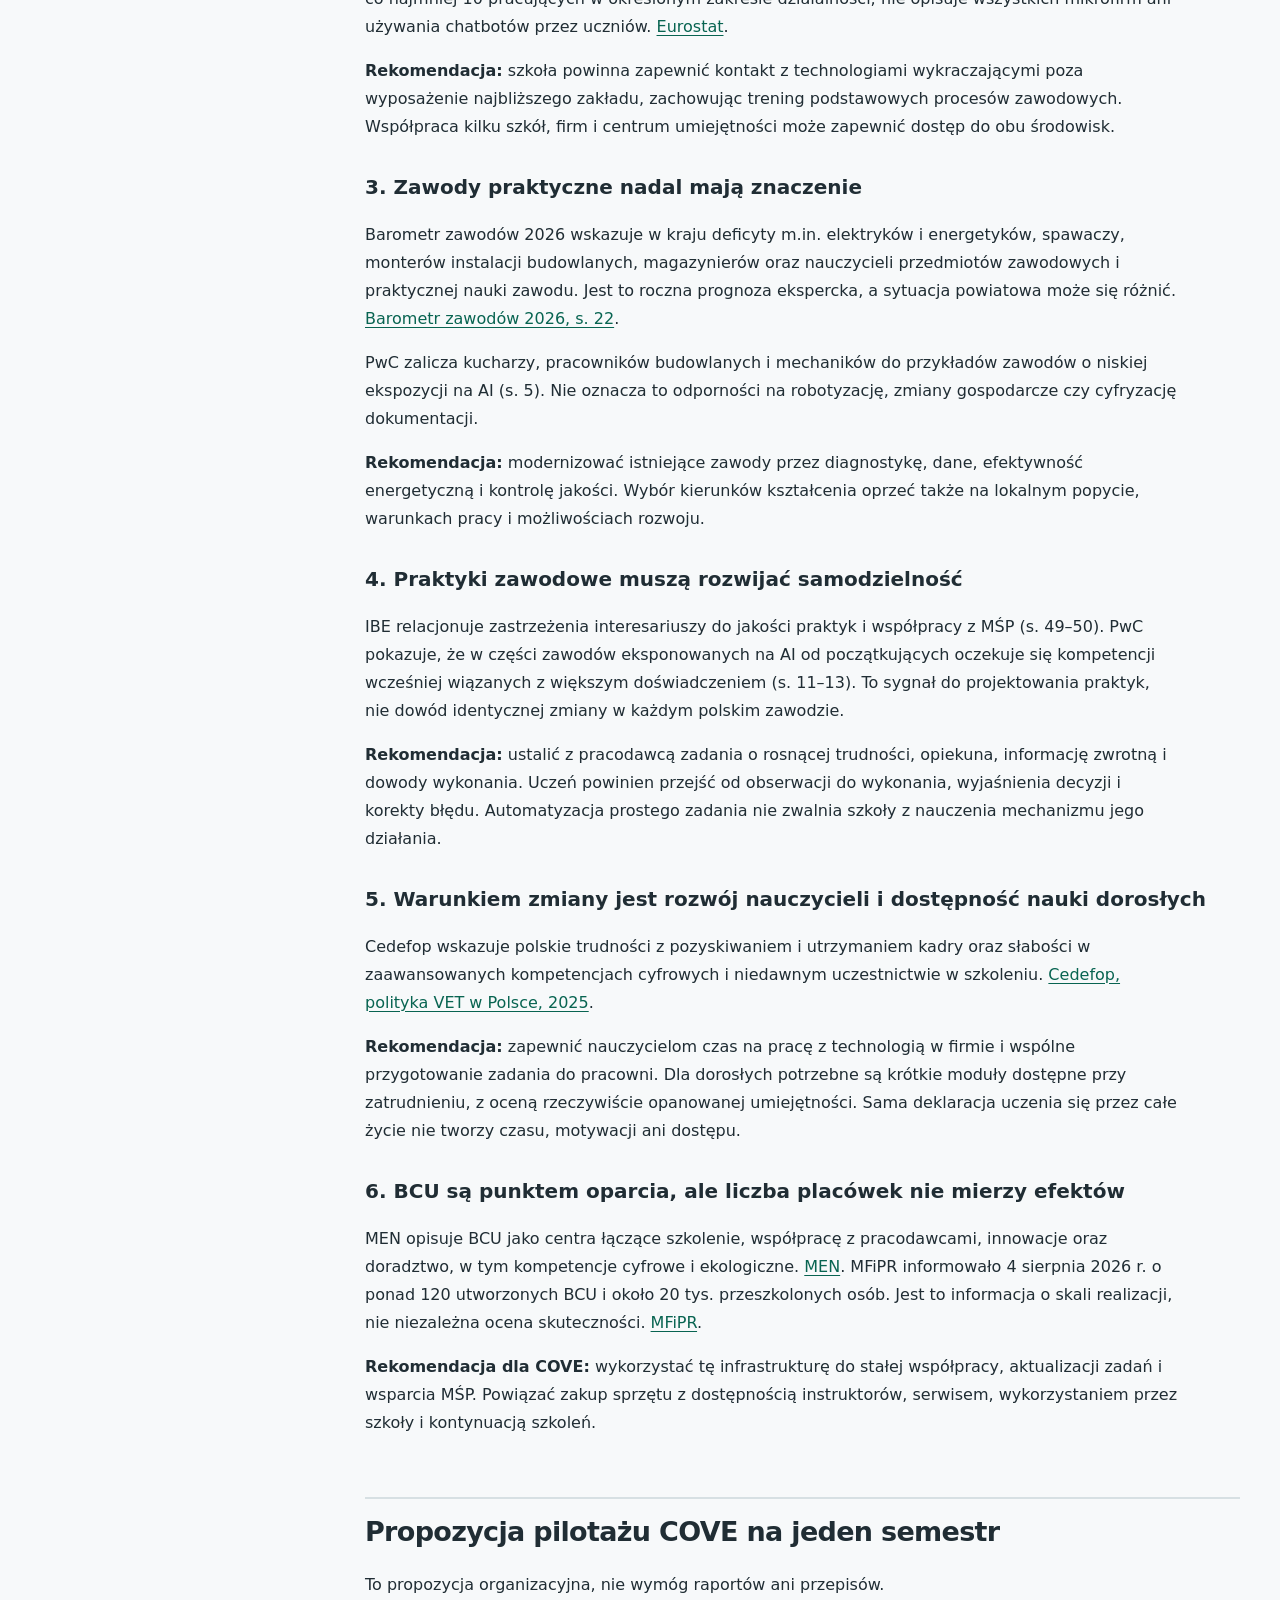
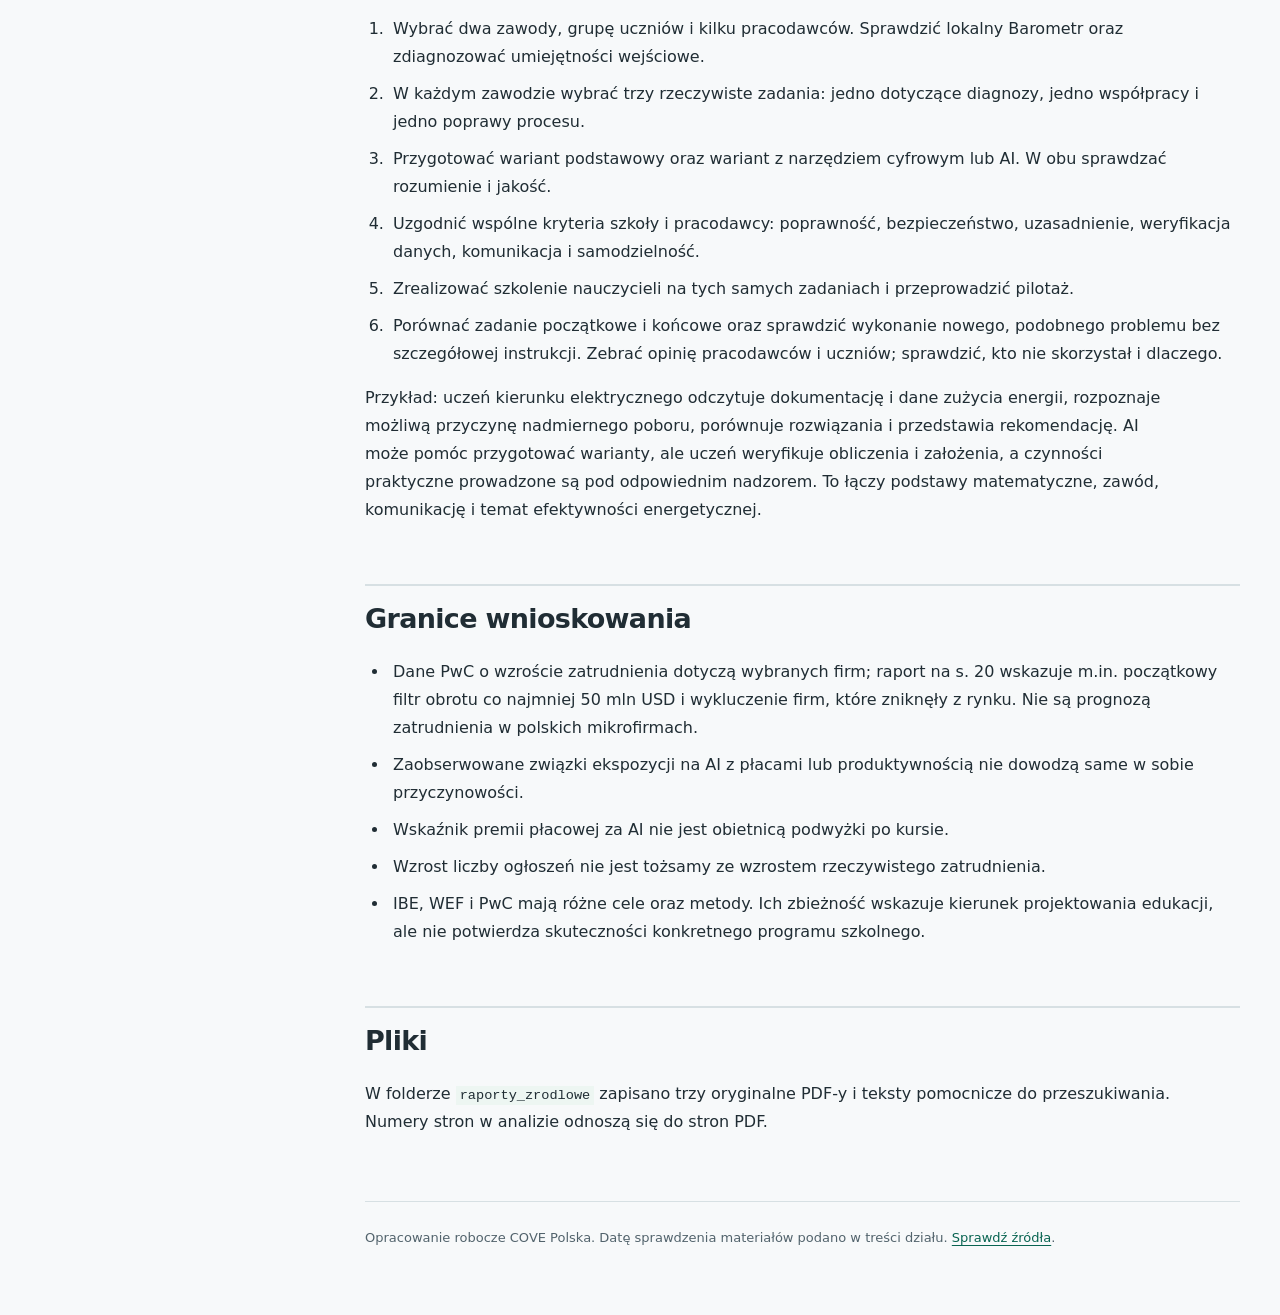
==== commit 26fe4c55: "Develop education and lifelong learning priorities for COVE Polska" ====
--- a/analiza.html
+++ b/analiza.html
@@ -1,4 +1,4 @@
-<!doctype html><html lang="pl"><head><meta charset="utf-8"><meta name="viewport" content="width=device-width,initial-scale=1"><meta name="description" content="Plan rozwoju COVE Polska we Wrocławiu: współpraca edukacji, nauki i firm, pilotaże VET oraz wiarygodne korzystanie z AI."><title>IBE · WEF · PwC — COVE Polska</title><link rel="stylesheet" href="style.css"></head><body class="analiza"><a class="skip" href="#tresc">Przejdź do treści</a><header><a class="brand" href="index.html">COVE Polska<span>Strategia rozwoju</span></a><a class="toplink" href="zrodla.html">Materiały i źródła</a></header><div class="layout"><aside><nav aria-label="Dokumenty"><a href="katapult.html">Katapult — narzędzia</a><a href="plan.html">Plan strategii</a><a href="warsztat.html">Warsztat i pilotaże</a><a href="zrodla.html">Źródła</a><a href="analiza.html" aria-current="page">IBE · WEF · PwC</a><a href="kompetencje.html">Wiarygodność i AI</a></nav><details open><summary>Na tej stronie</summary><div class="toc">
+<!doctype html><html lang="pl"><head><meta charset="utf-8"><meta name="viewport" content="width=device-width,initial-scale=1"><meta name="description" content="Plan rozwoju COVE Polska we Wrocławiu: współpraca edukacji, nauki i firm, pilotaże VET oraz wiarygodne korzystanie z AI."><title>IBE · WEF · PwC — COVE Polska</title><link rel="stylesheet" href="style.css"></head><body class="analiza"><a class="skip" href="#tresc">Przejdź do treści</a><header><a class="brand" href="index.html">COVE Polska<span>Strategia rozwoju</span></a><a class="toplink" href="zrodla.html">Materiały i źródła</a></header><div class="layout"><aside><nav aria-label="Dokumenty"><a href="edukacja-lll.html">Edukacja i LLL</a><a href="katapult.html">Katapult — narzędzia</a><a href="plan.html">Plan strategii</a><a href="warsztat.html">Warsztat i pilotaże</a><a href="zrodla.html">Źródła</a><a href="analiza.html" aria-current="page">IBE · WEF · PwC</a><a href="kompetencje.html">Wiarygodność i AI</a></nav><details open><summary>Na tej stronie</summary><div class="toc">
 <ul>
 <li><a href="#edukacja-branzowa-i-vet-ibe-2025-wef-2025-i-pwc-2026-wobec-polskiej-rzeczywistosci">Edukacja branżowa i VET: IBE 2025, WEF 2025 i PwC 2026 wobec polskiej rzeczywistości</a><ul>
 <li><a href="#gowny-wniosek">Główny wniosek</a></li>
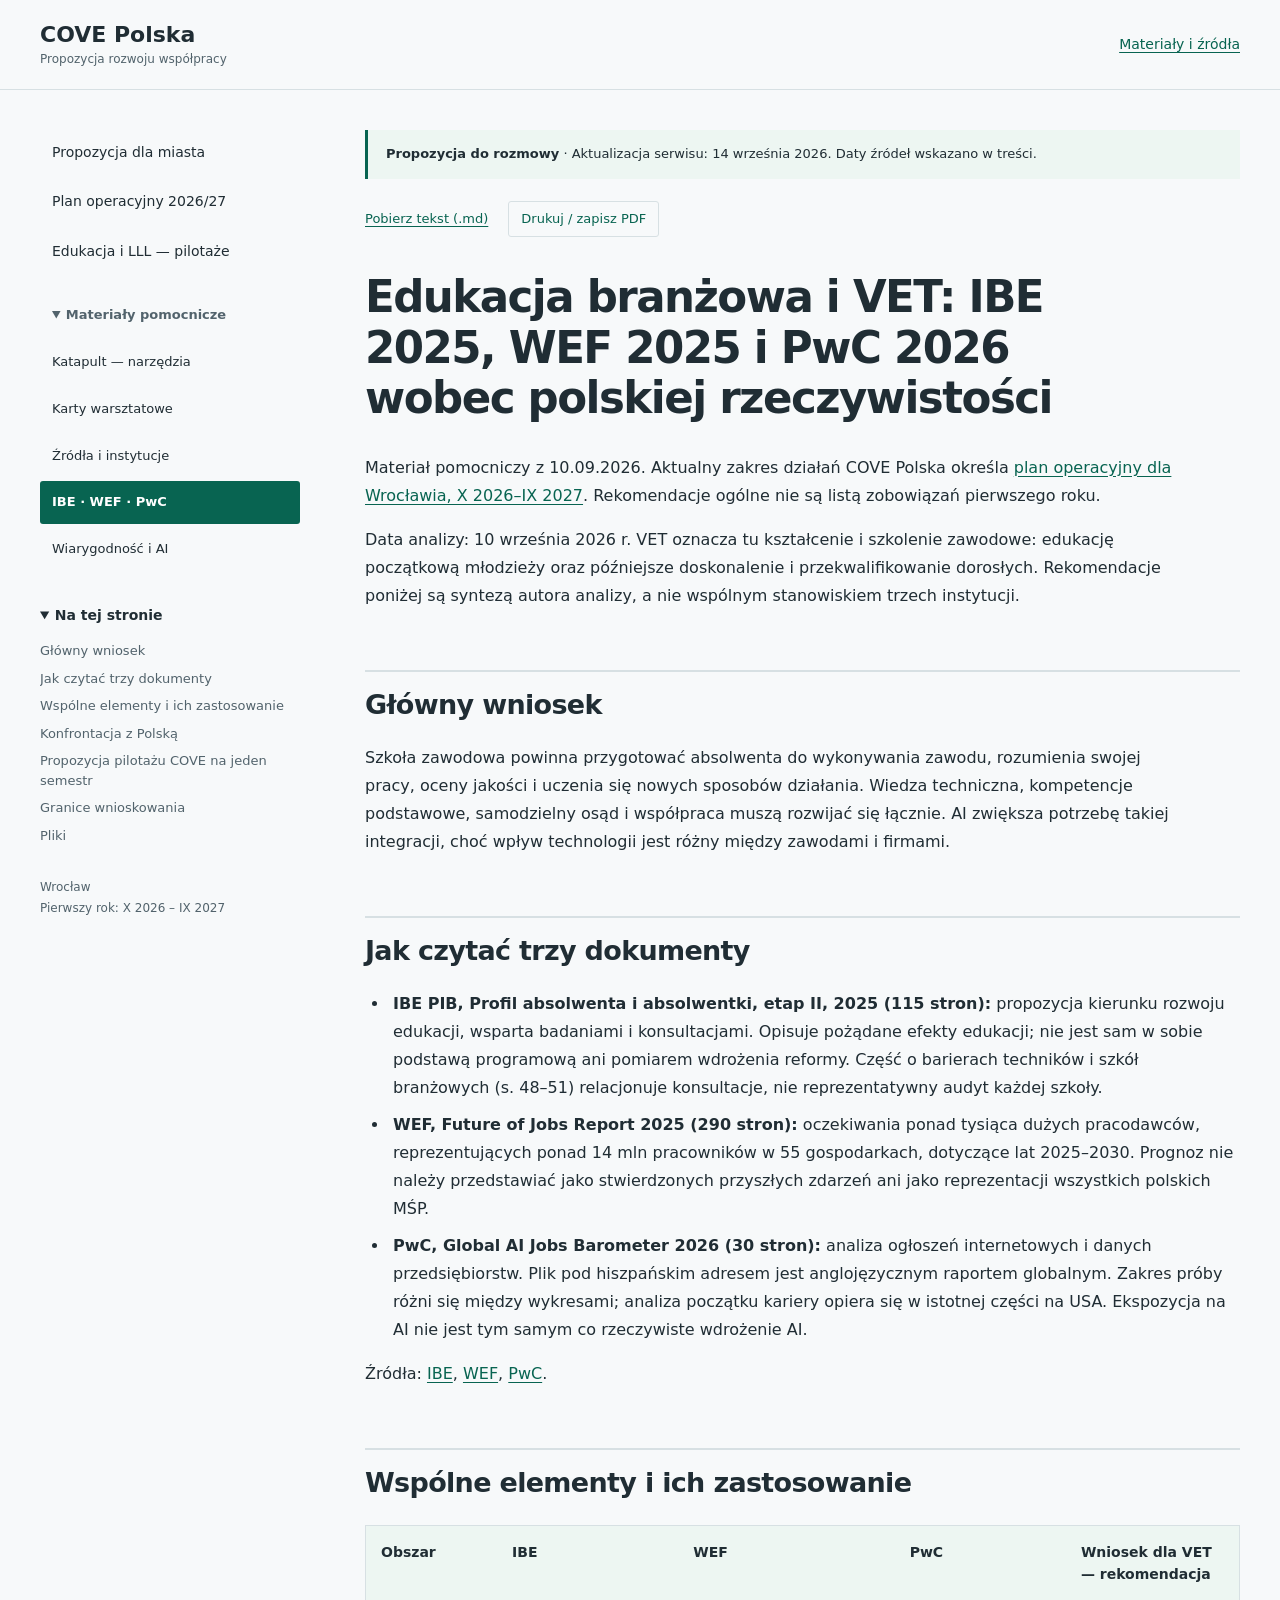
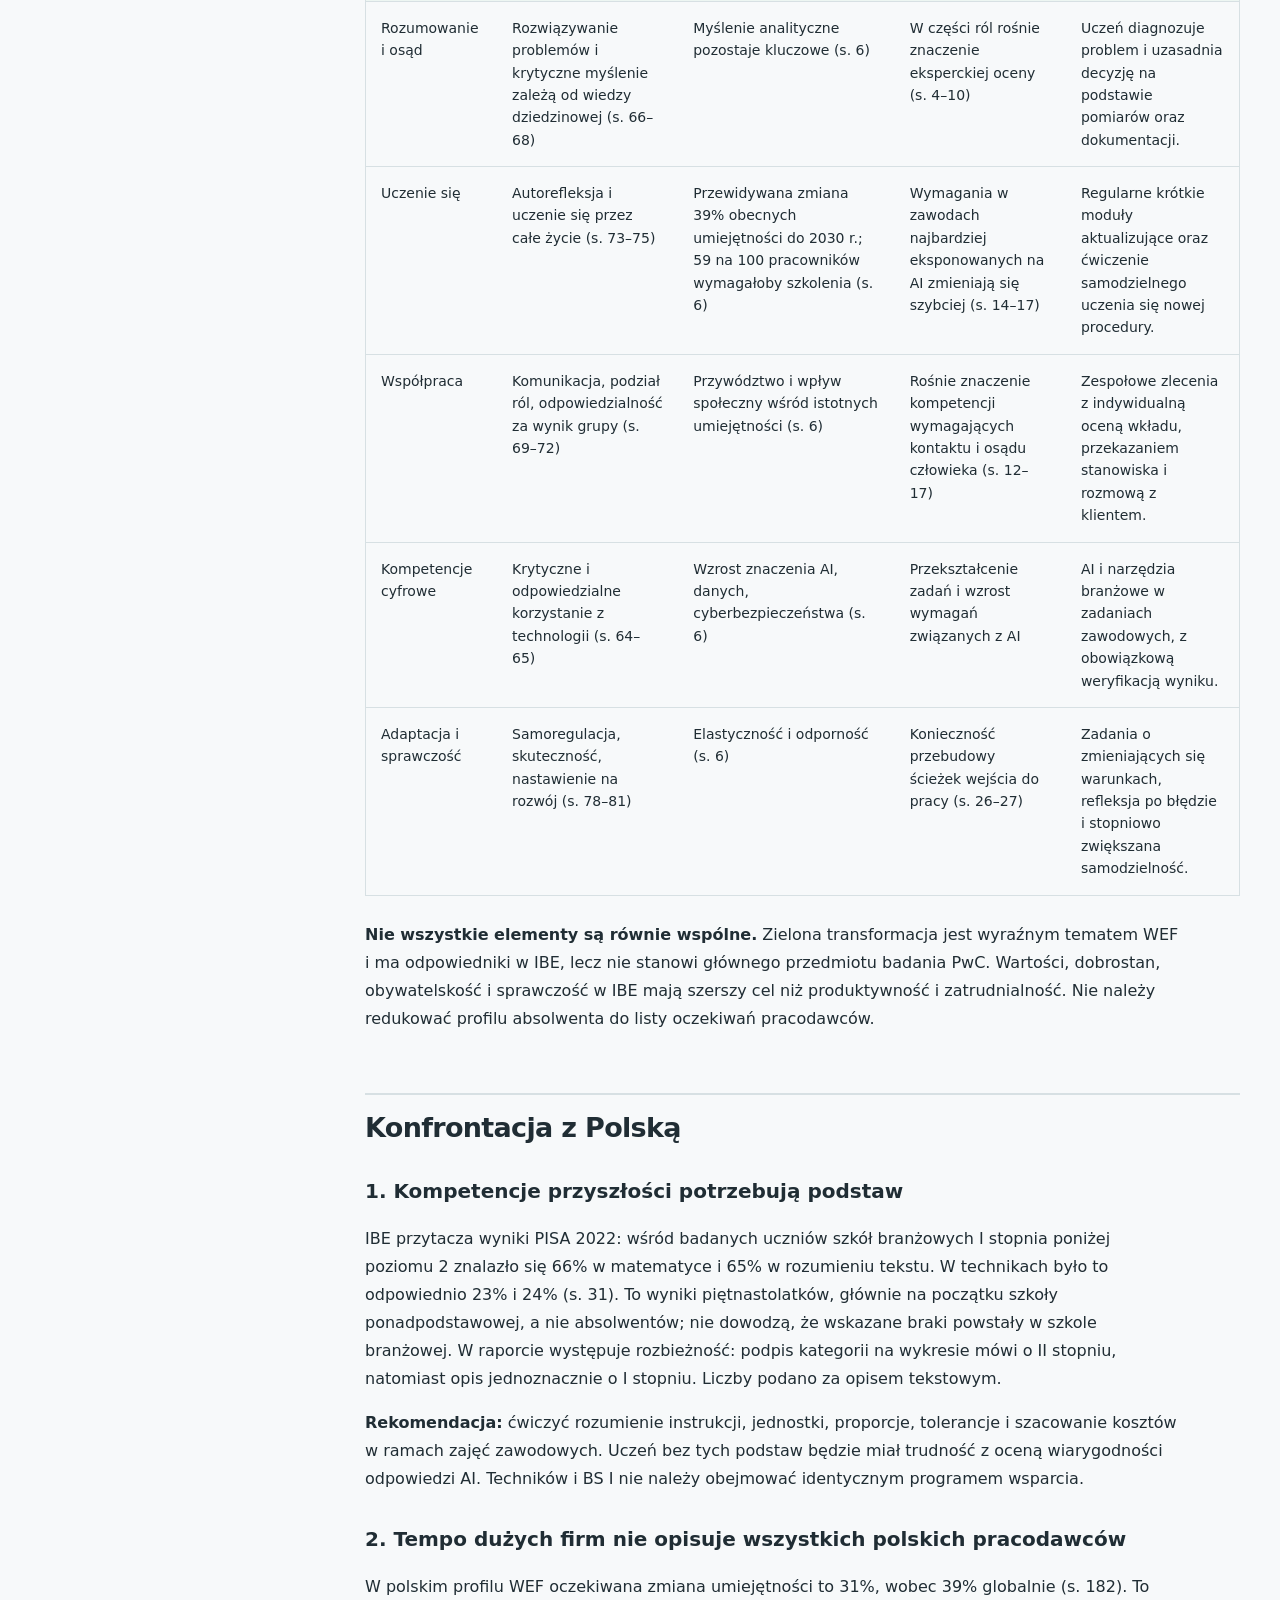
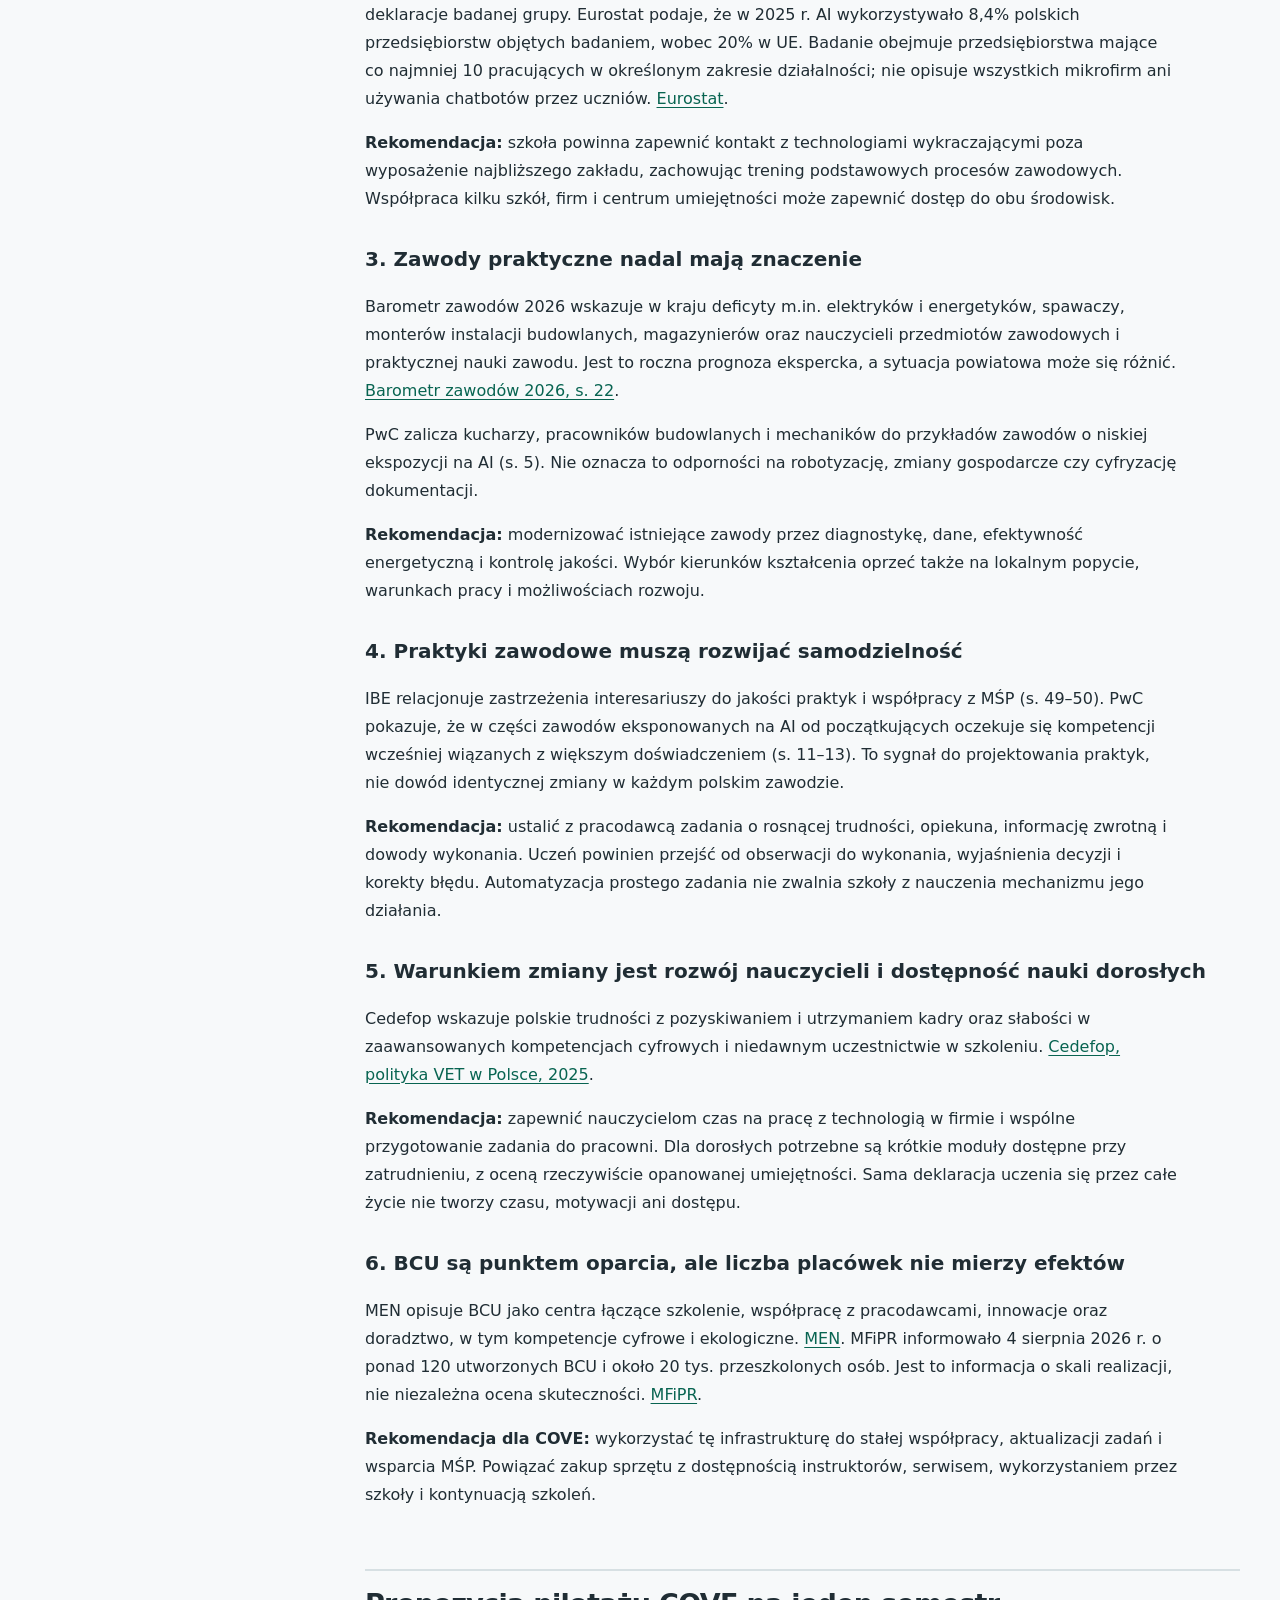
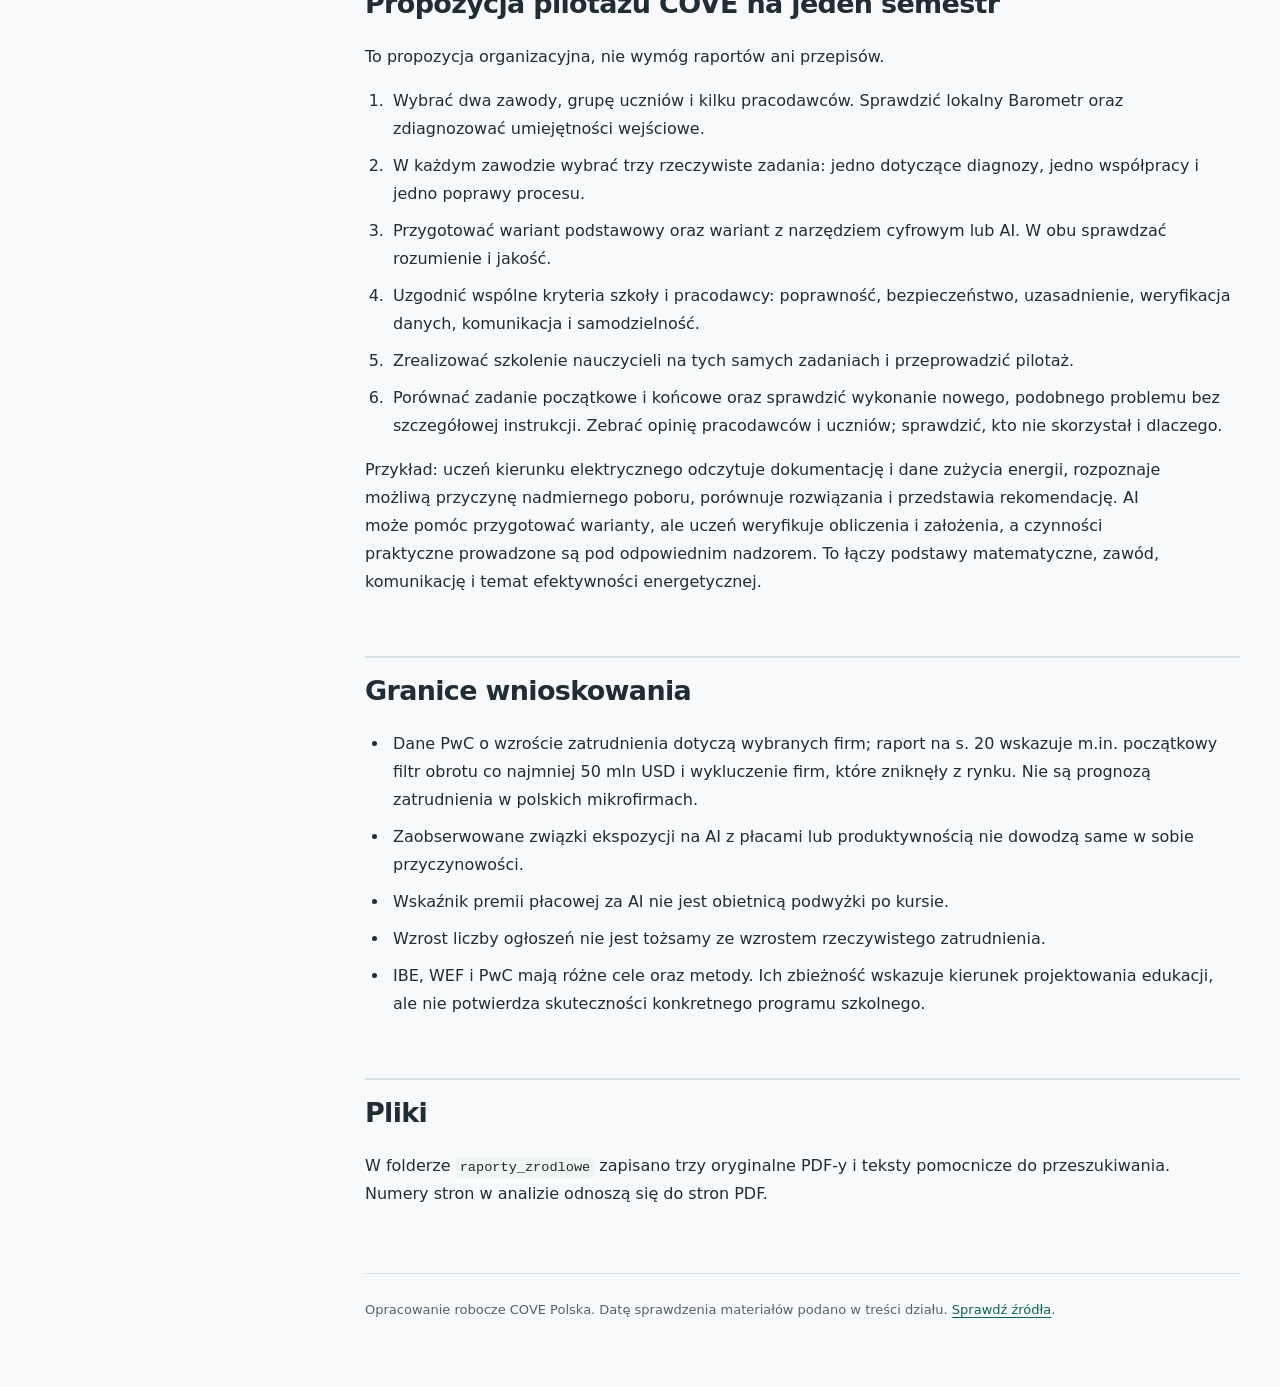
==== commit 13460850: "Align COVE proposal with Wroclaw municipal operating plan for 2026–27" ====
--- a/analiza.html
+++ b/analiza.html
@@ -1,4 +1,4 @@
-<!doctype html><html lang="pl"><head><meta charset="utf-8"><meta name="viewport" content="width=device-width,initial-scale=1"><meta name="description" content="Plan rozwoju COVE Polska we Wrocławiu: współpraca edukacji, nauki i firm, pilotaże VET oraz wiarygodne korzystanie z AI."><title>IBE · WEF · PwC — COVE Polska</title><link rel="stylesheet" href="style.css"></head><body class="analiza"><a class="skip" href="#tresc">Przejdź do treści</a><header><a class="brand" href="index.html">COVE Polska<span>Strategia rozwoju</span></a><a class="toplink" href="zrodla.html">Materiały i źródła</a></header><div class="layout"><aside><nav aria-label="Dokumenty"><a href="edukacja-lll.html">Edukacja i LLL</a><a href="katapult.html">Katapult — narzędzia</a><a href="plan.html">Plan strategii</a><a href="warsztat.html">Warsztat i pilotaże</a><a href="zrodla.html">Źródła</a><a href="analiza.html" aria-current="page">IBE · WEF · PwC</a><a href="kompetencje.html">Wiarygodność i AI</a></nav><details open><summary>Na tej stronie</summary><div class="toc">
+<!doctype html><html lang="pl"><head><meta charset="utf-8"><meta name="viewport" content="width=device-width,initial-scale=1"><meta name="description" content="Plan rozwoju COVE Polska we Wrocławiu: współpraca edukacji, nauki i firm, pilotaże VET oraz wiarygodne korzystanie z AI."><title>IBE · WEF · PwC — COVE Polska</title><link rel="stylesheet" href="style.css"></head><body class="analiza"><a class="skip" href="#tresc">Przejdź do treści</a><header><a class="brand" href="index.html">COVE Polska<span>Propozycja rozwoju współpracy</span></a><a class="toplink" href="zrodla.html">Materiały i źródła</a></header><div class="layout"><aside><nav aria-label="Dokumenty"><a href="plan.html">Propozycja dla miasta</a><a href="operacyjny.html">Plan operacyjny 2026/27</a><a href="edukacja-lll.html">Edukacja i LLL — pilotaże</a><details class="resource-nav" open><summary>Materiały pomocnicze</summary><a href="katapult.html">Katapult — narzędzia</a><a href="warsztat.html">Karty warsztatowe</a><a href="zrodla.html">Źródła i instytucje</a><a href="analiza.html" aria-current="page">IBE · WEF · PwC</a><a href="kompetencje.html">Wiarygodność i AI</a></details></nav><details open><summary>Na tej stronie</summary><div class="toc">
 <ul>
 <li><a href="#edukacja-branzowa-i-vet-ibe-2025-wef-2025-i-pwc-2026-wobec-polskiej-rzeczywistosci">Edukacja branżowa i VET: IBE 2025, WEF 2025 i PwC 2026 wobec polskiej rzeczywistości</a><ul>
 <li><a href="#gowny-wniosek">Główny wniosek</a></li>
@@ -20,7 +20,8 @@
 </li>
 </ul>
 </div>
-</details><p class="aside-note">Wrocław · Dolny Śląsk<br>Horyzont 2027–2030</p></aside><main id="tresc"><div class="notice"><strong>Materiał do konsultacji</strong> · Opracowanie z 10 września 2026. Propozycje wymagają uzgodnienia z partnerami.</div><div class="actions"><a download href="materialy/Analiza_VET_IBE_WEF_PwC_Polska.md">Pobierz tekst (.md)</a><button type="button" onclick="window.print()">Drukuj / zapisz PDF</button></div><article><h1 id="edukacja-branzowa-i-vet-ibe-2025-wef-2025-i-pwc-2026-wobec-polskiej-rzeczywistosci">Edukacja branżowa i VET: IBE 2025, WEF 2025 i PwC 2026 wobec polskiej rzeczywistości</h1>
+</details><p class="aside-note">Wrocław<br>Pierwszy rok: X 2026 – IX 2027</p></aside><main id="tresc"><div class="notice"><strong>Propozycja do rozmowy</strong> · Aktualizacja serwisu: 14 września 2026. Daty źródeł wskazano w treści.</div><div class="actions"><a download href="materialy/Analiza_VET_IBE_WEF_PwC_Polska.md">Pobierz tekst (.md)</a><button type="button" onclick="window.print()">Drukuj / zapisz PDF</button></div><article><h1 id="edukacja-branzowa-i-vet-ibe-2025-wef-2025-i-pwc-2026-wobec-polskiej-rzeczywistosci">Edukacja branżowa i VET: IBE 2025, WEF 2025 i PwC 2026 wobec polskiej rzeczywistości</h1>
+<p>Materiał pomocniczy z 10.09.2026. Aktualny zakres działań COVE Polska określa <a href="operacyjny.html">plan operacyjny dla Wrocławia, X 2026–IX 2027</a>. Rekomendacje ogólne nie są listą zobowiązań pierwszego roku.</p>
 <p>Data analizy: 10 września 2026 r. VET oznacza tu kształcenie i szkolenie zawodowe: edukację początkową młodzieży oraz późniejsze doskonalenie i przekwalifikowanie dorosłych. Rekomendacje poniżej są syntezą autora analizy, a nie wspólnym stanowiskiem trzech instytucji.</p>
 <h2 id="gowny-wniosek">Główny wniosek</h2>
 <p>Szkoła zawodowa powinna przygotować absolwenta do wykonywania zawodu, rozumienia swojej pracy, oceny jakości i uczenia się nowych sposobów działania. Wiedza techniczna, kompetencje podstawowe, samodzielny osąd i współpraca muszą rozwijać się łącznie. AI zwiększa potrzebę takiej integracji, choć wpływ technologii jest różny między zawodami i firmami.</p>
@@ -121,4 +122,4 @@
 <li>IBE, WEF i PwC mają różne cele oraz metody. Ich zbieżność wskazuje kierunek projektowania edukacji, ale nie potwierdza skuteczności konkretnego programu szkolnego.</li>
 </ul>
 <h2 id="pliki">Pliki</h2>
-<p>W folderze <code>raporty_zrodlowe</code> zapisano trzy oryginalne PDF-y i teksty pomocnicze do przeszukiwania. Numery stron w analizie odnoszą się do stron PDF.</p></article><footer>Opracowanie robocze COVE Polska. Datę sprawdzenia materiałów podano w treści działu. <a href="zrodla.html">Sprawdź źródła</a>.</footer></main></div><script>if(matchMedia("(max-width:900px)").matches)document.querySelector("aside details").open=false;</script><script src="katapult.js" defer></script></body></html>+<p>W folderze <code>raporty_zrodlowe</code> zapisano trzy oryginalne PDF-y i teksty pomocnicze do przeszukiwania. Numery stron w analizie odnoszą się do stron PDF.</p></article><footer>Opracowanie robocze COVE Polska. Datę sprawdzenia materiałów podano w treści działu. <a href="zrodla.html">Sprawdź źródła</a>.</footer></main></div><script>if(matchMedia("(max-width:900px)").matches)document.querySelector("aside > details").open=false;</script><script src="katapult.js" defer></script></body></html>
--- a/style.css
+++ b/style.css
@@ -1,3 +1,4 @@
 :root{color-scheme:light dark;--bg:#f7f9fa;--paper:#fff;--text:#202d34;--muted:#52636c;--accent:#086451;--tint:#edf6f2;--line:#d7e0e3}*{box-sizing:border-box}html{scroll-padding-top:24px}body{margin:0;background:var(--bg);color:var(--text);font-family:system-ui,-apple-system,BlinkMacSystemFont,"Segoe UI",sans-serif;line-height:1.75}a{color:var(--accent);text-underline-offset:.2em;overflow-wrap:anywhere}a:hover{text-decoration-thickness:2px}a:focus-visible,button:focus-visible,summary:focus-visible,[tabindex]:focus-visible{outline:3px solid var(--accent);outline-offset:4px}.skip{position:absolute;left:12px;top:-70px;padding:10px;background:var(--paper);z-index:4}.skip:focus{top:12px}header{max-width:1440px;margin:auto;padding:22px 40px;display:flex;align-items:center;justify-content:space-between;gap:20px;border-bottom:1px solid var(--line)}.brand{font-size:22px;font-weight:750;text-decoration:none;color:var(--text);line-height:1.2}.brand span{display:block;font-size:12px;font-weight:500;color:var(--muted);margin-top:4px}.toplink{font-size:14px}.layout{max-width:1440px;margin:auto;display:grid;grid-template-columns:270px minmax(0,1fr);gap:55px;padding:40px}aside{align-self:start;position:sticky;top:20px;max-height:calc(100dvh - 40px);overflow:auto;font-size:14px;padding:0 10px 20px 0}nav{display:grid;gap:5px;margin-bottom:32px}nav a{padding:10px 12px;text-decoration:none;border-radius:3px;color:var(--text)}nav a[aria-current]{background:var(--accent);color:white;font-weight:650}summary{font-weight:700;cursor:pointer}.toc ul{list-style:none;padding:0}.toc>ul>li>a{display:none}.toc ul ul{margin:12px 0}.toc ul ul ul{display:none}.toc li{margin-bottom:8px}.toc a{color:var(--muted);text-decoration:none;font-size:13px;line-height:1.5;display:block}.toc a:hover{color:var(--accent)}.aside-note{color:var(--muted);margin-top:32px;font-size:12px}main{min-width:0}.notice{background:var(--tint);border-left:3px solid var(--accent);padding:13px 18px;font-size:13px}.actions{display:flex;gap:20px;align-items:center;flex-wrap:wrap;margin:22px 0 35px;font-size:13px}button{font:inherit;color:var(--accent);background:transparent;border:1px solid var(--line);padding:6px 12px;cursor:pointer;border-radius:3px}article{max-width:1000px}h1{font-size:clamp(29px,3.4vw,45px);line-height:1.16;letter-spacing:-.035em;margin:0 0 30px;font-weight:750;text-wrap:balance}h2{font-size:27px;line-height:1.3;letter-spacing:-.025em;margin:60px 0 22px;padding-top:15px;border-top:2px solid var(--line)}h3{font-size:20px;line-height:1.4;margin-top:32px}p,li{font-size:16px}article p{max-width:80ch}article li{padding-left:4px;margin-bottom:9px}article ul,article ol{padding-left:24px}strong{font-weight:680}code{font-size:.85em;background:var(--tint);padding:2px 4px;overflow-wrap:anywhere}pre{overflow:auto;padding:20px;background:var(--tint)}blockquote{margin:25px 0;padding:2px 22px;border-left:3px solid var(--accent);background:var(--tint)}.table-scroll{overflow:auto;margin:25px 0;max-width:100%;border:1px solid var(--line)}table{border-collapse:collapse;width:100%;font-size:14px;line-height:1.6;min-width:590px}th{text-align:left;background:var(--tint);font-weight:650}th,td{padding:15px;vertical-align:top;border-bottom:1px solid var(--line)}tr:last-child td{border-bottom:0}td{min-width:120px}footer{margin-top:65px;padding:25px 0;border-top:1px solid var(--line);font-size:13px;color:var(--muted)}@media(max-width:900px){header{padding:20px}.layout{display:block;padding:25px 20px}aside{position:static;max-height:none;padding:0}nav{display:flex;flex-wrap:wrap;gap:4px;margin-bottom:16px}nav a{font-size:13px;padding:8px 10px}aside details{margin:12px 0 25px}.aside-note{display:none}h2{font-size:24px;margin-top:42px}.toplink{font-size:12px}}@media(prefers-color-scheme:dark){:root{--bg:#121c22;--paper:#19262d;--text:#e1e9ed;--muted:#aebfc8;--accent:#8ed5bd;--tint:#20352e;--line:#3c4d55}nav a[aria-current]{color:#142720}}@media print{body{background:white;color:black;font-size:10pt}header,aside,.actions,.skip{display:none}.layout{display:block;padding:0}.notice{background:none;font-size:9pt;border-color:#333}h1{font-size:24pt}h2{font-size:16pt;margin-top:25px;break-after:avoid}h3{break-after:avoid}p,li{font-size:10pt}table{min-width:0;font-size:8pt}th,td{padding:6px;min-width:0}.table-scroll{overflow:visible}a{color:black}tr{break-inside:avoid}footer{font-size:8pt}pre{white-space:pre-wrap}}
 /* Katapult: seven-stage document navigation with independent Polish commentary. */
 body.katapult,body.katapult-linki{--accent:#a4145d;--tint:#fbf0f5}body.katapult h1{max-width:750px}.roadmap{margin:32px 0;display:grid;gap:12px}.road-step{border:1px solid var(--line);background:var(--paper);border-radius:4px}.road-step>summary{padding:18px 20px;display:flex;align-items:center;gap:18px;list-style:none;font-size:20px;line-height:1.4;color:var(--accent)}.road-step>summary::-webkit-details-marker{display:none}.road-step>summary:after{content:'+';font-size:24px;margin-left:auto}.road-step[open]>summary:after{content:'−'}.step-no{background:var(--accent);color:white;flex:none;border-radius:50%;width:32px;height:32px;text-align:center;font-size:17px;line-height:32px}.step-body{padding:0 24px 20px 70px}.tool-links{display:flex;gap:8px;flex-wrap:wrap}.tool-links a{font-size:13px;background:var(--tint);padding:7px 10px;border:1px solid var(--line);border-radius:3px}.application{border-left:3px solid var(--accent);padding:10px 16px;background:var(--tint);font-size:14px}.tool-controls{padding:20px;background:var(--paper);border:1px solid var(--line);margin:25px 0}.tool-controls label{display:block;font-weight:650}.tool-controls input{width:100%;max-width:600px;margin-top:8px;padding:12px;font:inherit;color:var(--text);background:var(--bg);border:1px solid var(--muted);border-radius:3px}#tool-count{font-size:13px;margin-bottom:0;color:var(--muted)}.kat-tool{padding:25px 0;border-bottom:1px solid var(--line);scroll-margin-top:25px}.kat-tool[hidden]{display:none}.kat-tool h3{font-size:25px;margin:8px 0}.tool-meta{font-size:12px;color:var(--accent);font-weight:650}.original-title{font-size:13px;color:var(--muted);margin-top:0}.availability,.credit{font-size:13px}.credit{color:var(--muted)}.source-button{font-size:14px;font-weight:650}.blocks-grid{display:grid;grid-template-columns:1fr 1fr;gap:20px}.building-block{padding:20px;background:var(--paper);border-top:3px solid var(--accent)}.building-block h3{margin-top:0}.building-block p{font-size:14px}.building-block a{font-size:13px}.worksheet-actions{display:flex;flex-wrap:wrap;gap:10px;margin:24px 0}.worksheet-actions span{flex-basis:100%;font-size:13px}.worksheets{display:grid;gap:10px}.worksheet{border:1px solid var(--line);background:var(--paper)}.worksheet summary{padding:17px}.worksheet-fields{display:grid;gap:8px;padding:0 20px 20px}.worksheet-fields label{font-size:14px;font-weight:600}.worksheet-fields textarea{width:100%;font:inherit;font-size:15px;color:var(--text);background:var(--bg);padding:10px;border:1px solid var(--muted);resize:vertical;margin-bottom:12px}.print-note{display:none}.link-register details{padding:14px;border-bottom:1px solid var(--line)}.link-register li{font-size:14px}.link-state{font-size:12px;color:var(--muted);display:block}.katapult input:focus-visible,.katapult textarea:focus-visible{outline:3px solid var(--accent);outline-offset:3px}@media(max-width:640px){.step-body{padding:0 18px 15px}.road-step>summary{padding:15px;gap:12px;font-size:17px}.blocks-grid{grid-template-columns:1fr}.kat-tool h3{font-size:23px}}@media(prefers-color-scheme:dark){body.katapult,body.katapult-linki{--accent:#ffacd3;--tint:#36222c}.step-no{color:#27151e}}@media print{.tool-controls,.worksheet-actions{display:none!important}.kat-tool[hidden]{display:block}.step-body{padding-left:15px}.road-step,.kat-tool,.building-block{break-inside:avoid}.step-no{color:black;background:none}.worksheet-fields textarea{display:none}.print-note{display:block;white-space:pre-wrap;padding:8px 0;overflow-wrap:anywhere}.print-worksheets article>*:not(.worksheets){display:none}.print-worksheets .worksheets{display:block}.worksheet{break-inside:avoid;margin:20px 0}.blocks-grid{display:block}body.katapult{--accent:#333;--tint:#fff}}
+.resource-nav{margin-top:16px;font-size:13px}.resource-nav>summary{padding:10px 12px;color:var(--muted);font-weight:600}.resource-nav>a{display:block;margin-top:4px}.municipal-model{display:grid;gap:10px;max-width:780px;margin:28px 0}.model-row{background:var(--paper);border-left:4px solid var(--accent);padding:16px 22px;display:grid;gap:4px}.model-row span{color:var(--muted);font-size:14px}.model-row:nth-child(2){margin-left:20px}.model-row:nth-child(3){margin-left:40px}.model-row:nth-child(4){margin-left:60px}body.plan h1{font-size:clamp(32px,4vw,52px)}@media(max-width:900px){.resource-nav{width:100%;margin-top:2px}.resource-nav>a{display:inline-block;margin:3px 0}.resource-nav>summary{padding-left:10px}}@media(max-width:640px){.model-row:nth-child(n){margin-left:0;padding:14px}}@media print{.municipal-model{break-inside:avoid}.model-row:nth-child(n){margin-left:0}}
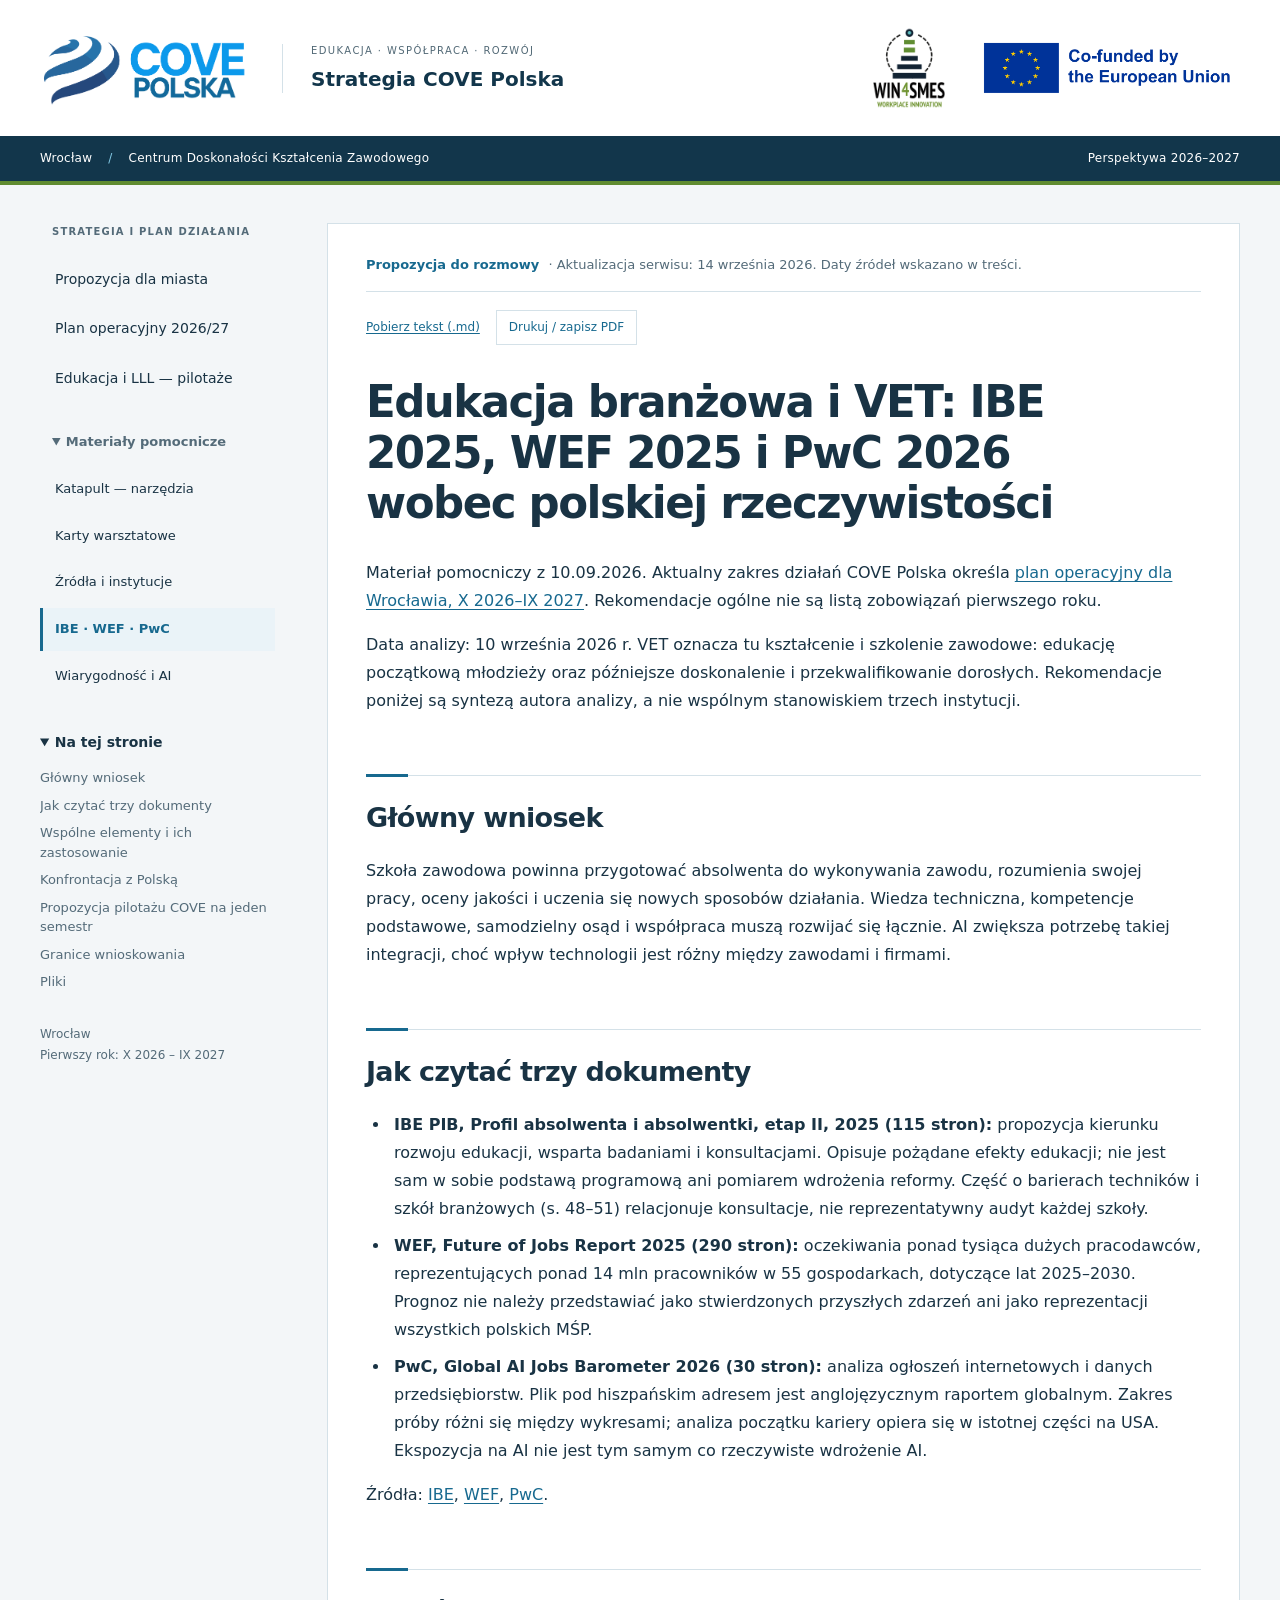
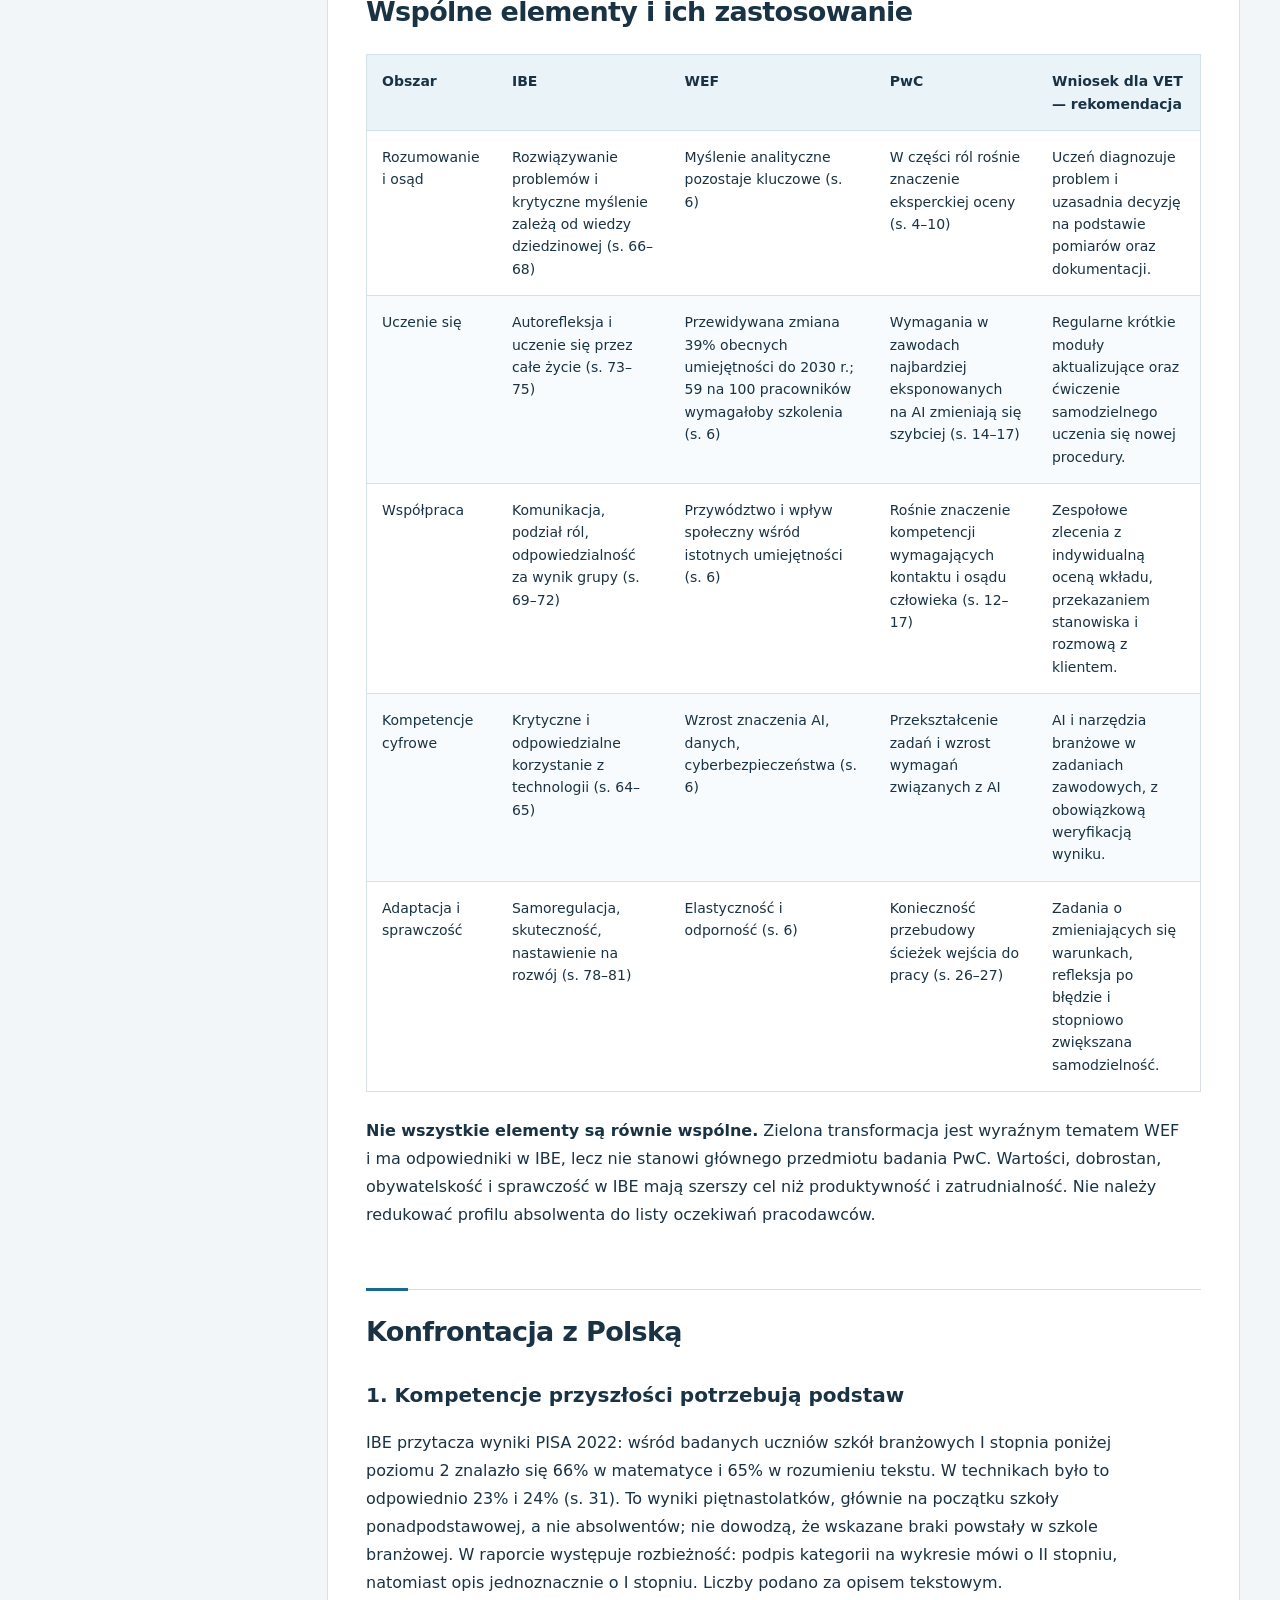
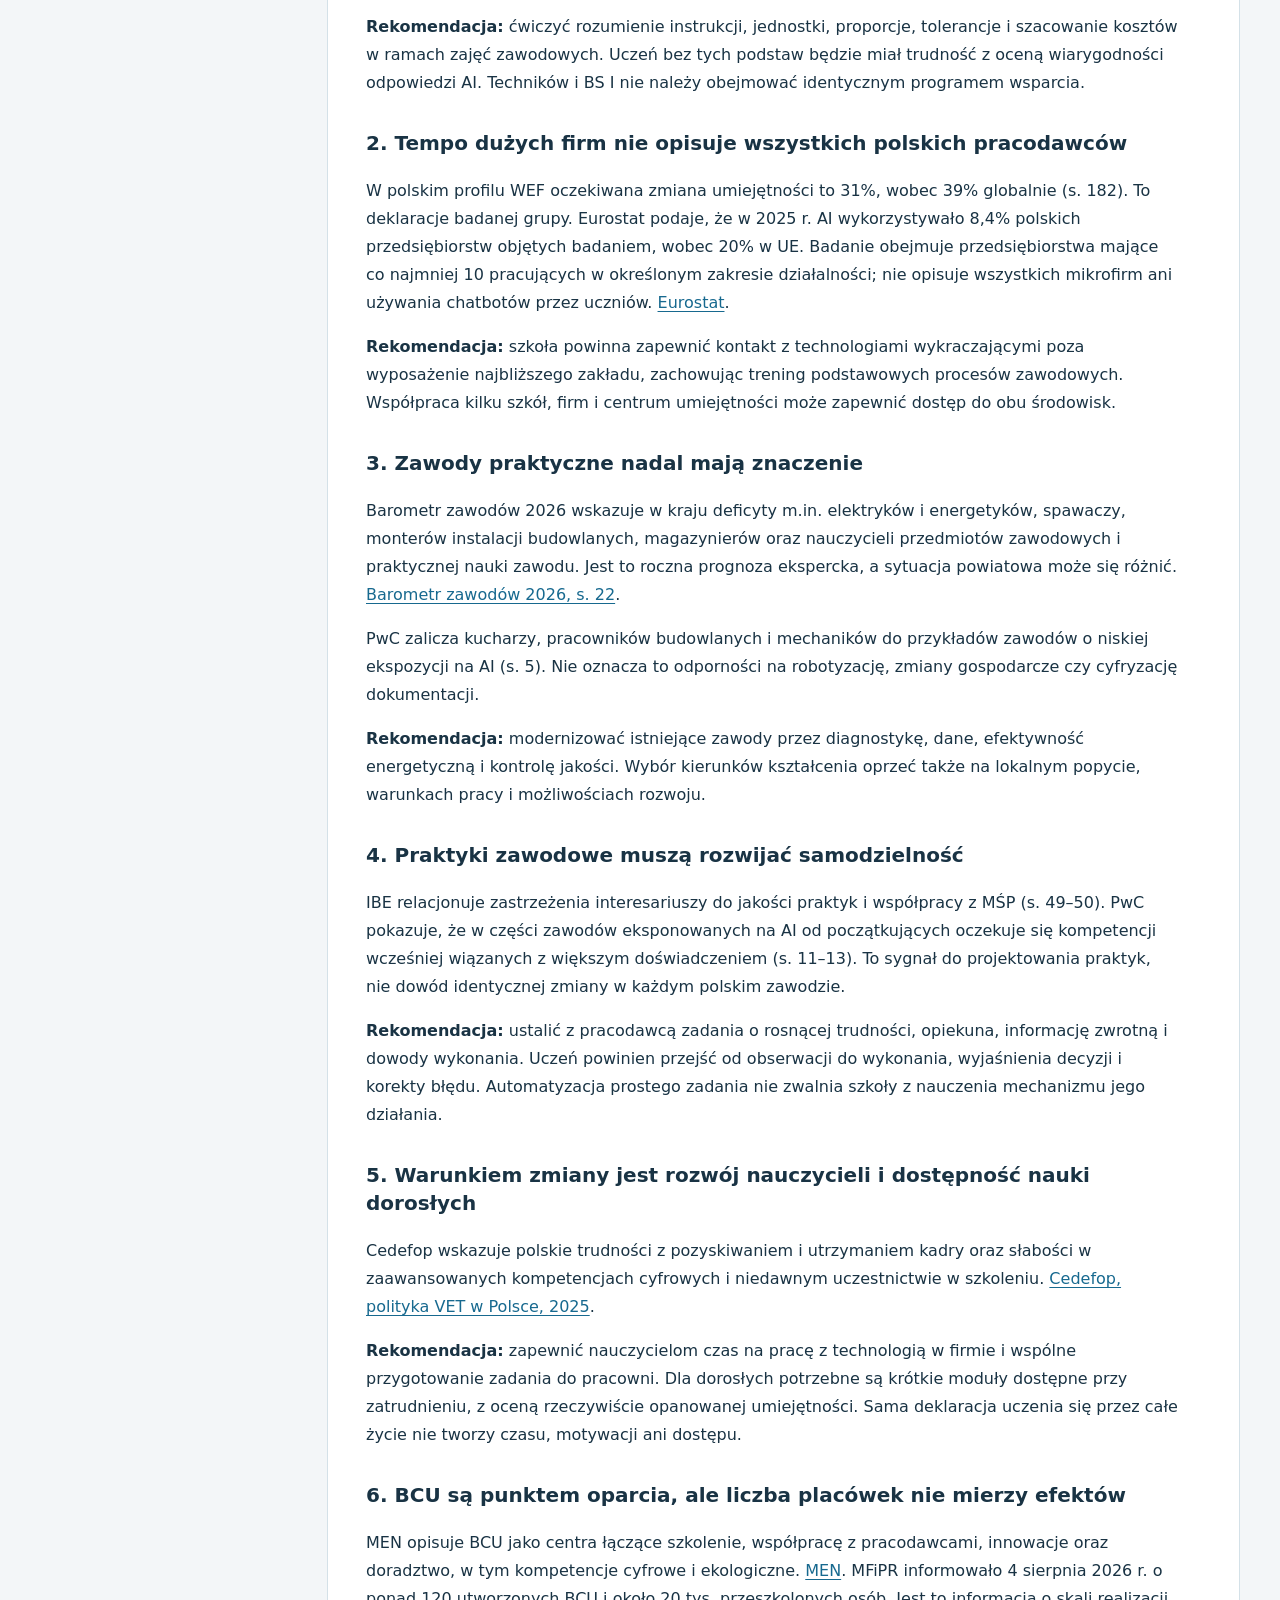
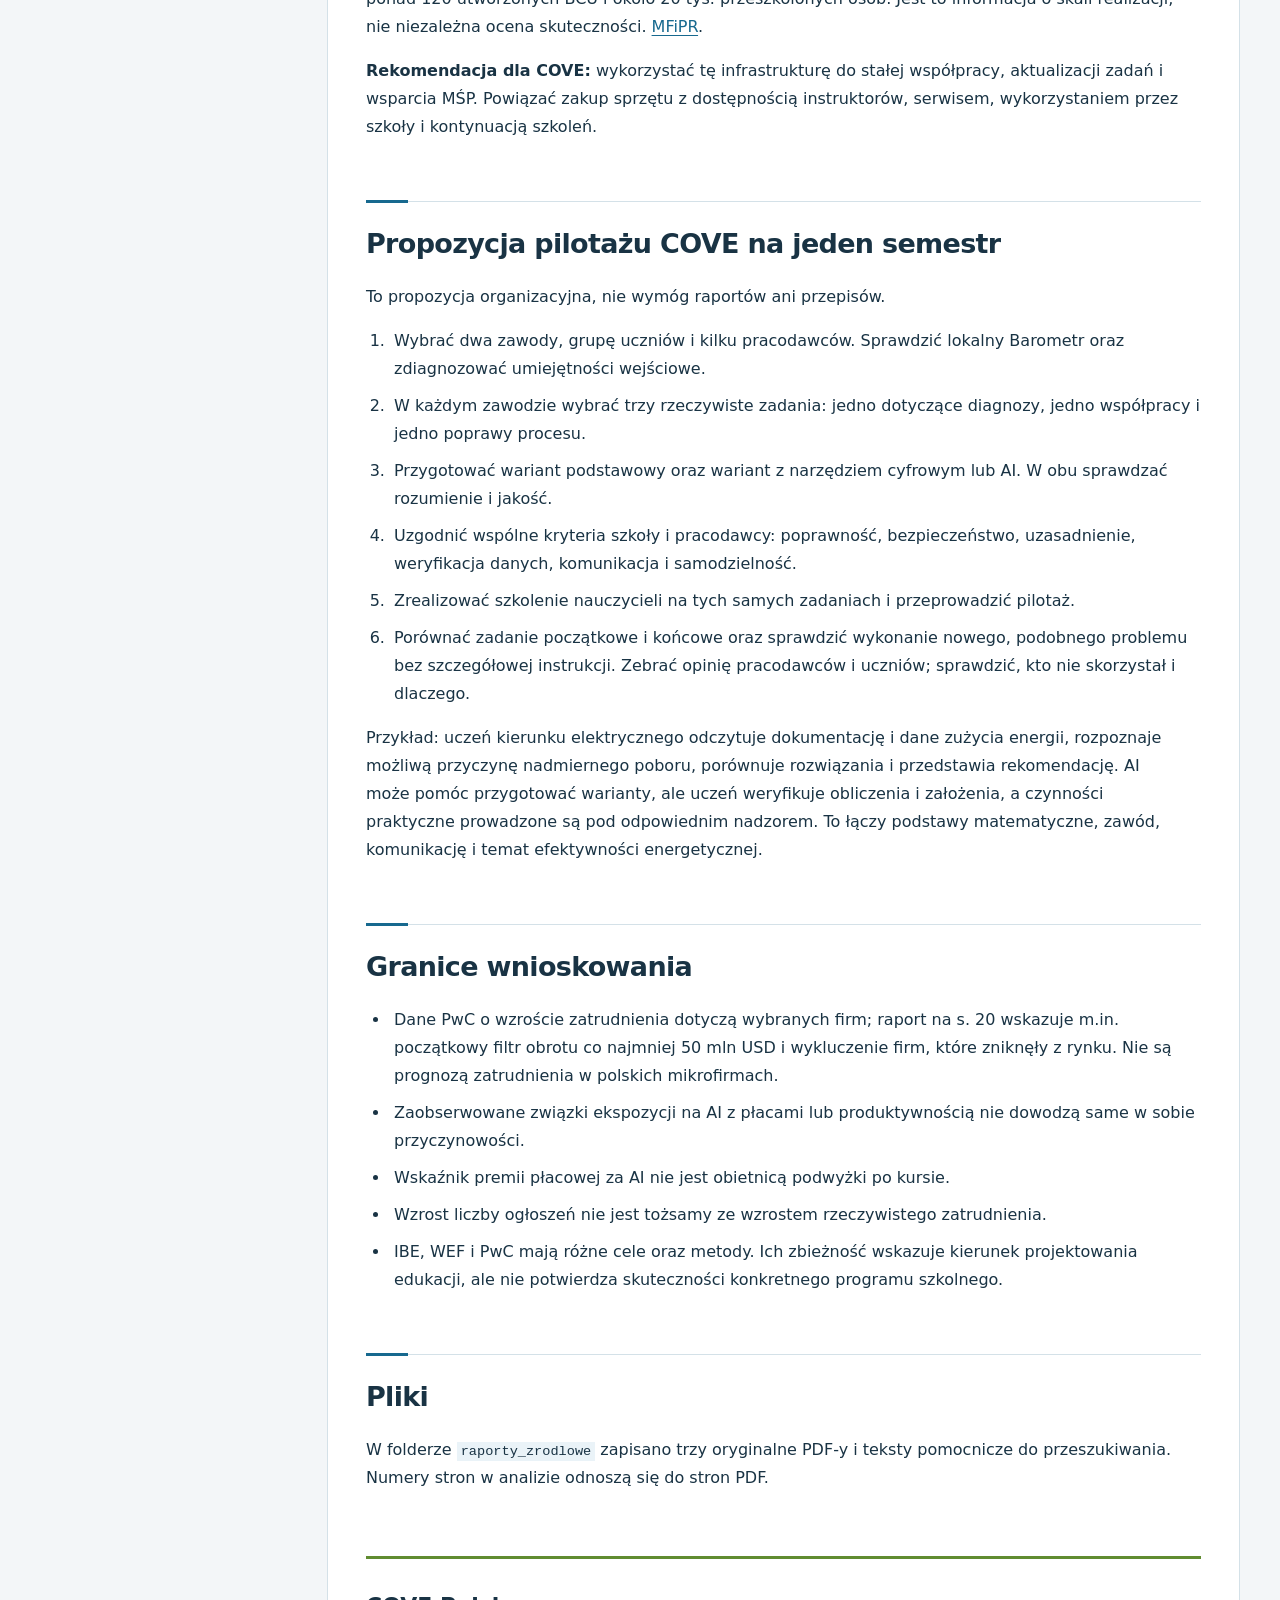
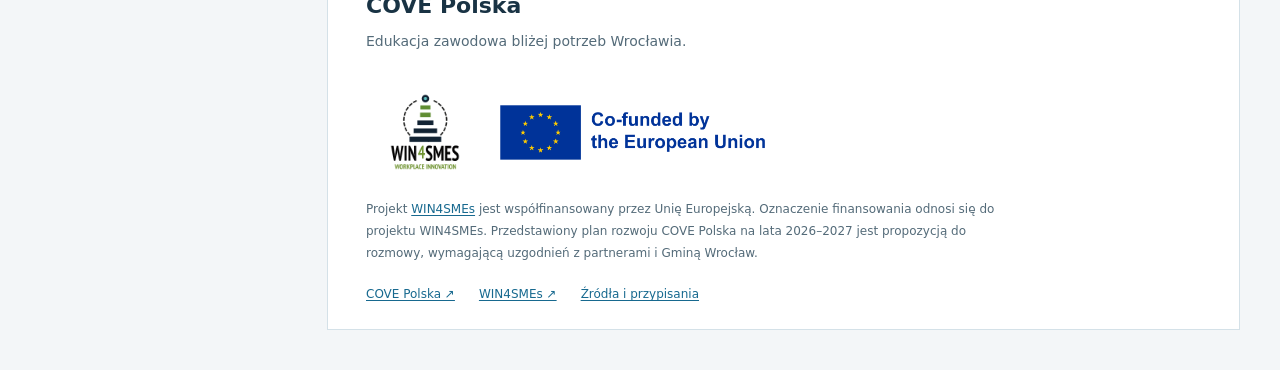
==== commit 45f4dd08: "Brand strategy site with COVE Polska, WIN4SMEs and EU project identity" ====
--- a/analiza.html
+++ b/analiza.html
@@ -1,4 +1,4 @@
-<!doctype html><html lang="pl"><head><meta charset="utf-8"><meta name="viewport" content="width=device-width,initial-scale=1"><meta name="description" content="Plan rozwoju COVE Polska we Wrocławiu: współpraca edukacji, nauki i firm, pilotaże VET oraz wiarygodne korzystanie z AI."><title>IBE · WEF · PwC — COVE Polska</title><link rel="stylesheet" href="style.css"></head><body class="analiza"><a class="skip" href="#tresc">Przejdź do treści</a><header><a class="brand" href="index.html">COVE Polska<span>Propozycja rozwoju współpracy</span></a><a class="toplink" href="zrodla.html">Materiały i źródła</a></header><div class="layout"><aside><nav aria-label="Dokumenty"><a href="plan.html">Propozycja dla miasta</a><a href="operacyjny.html">Plan operacyjny 2026/27</a><a href="edukacja-lll.html">Edukacja i LLL — pilotaże</a><details class="resource-nav" open><summary>Materiały pomocnicze</summary><a href="katapult.html">Katapult — narzędzia</a><a href="warsztat.html">Karty warsztatowe</a><a href="zrodla.html">Źródła i instytucje</a><a href="analiza.html" aria-current="page">IBE · WEF · PwC</a><a href="kompetencje.html">Wiarygodność i AI</a></details></nav><details open><summary>Na tej stronie</summary><div class="toc">
+<!doctype html><html lang="pl"><head><meta charset="utf-8"><meta name="viewport" content="width=device-width,initial-scale=1"><meta name="description" content="Plan rozwoju COVE Polska we Wrocławiu: współpraca edukacji, nauki i firm, pilotaże VET oraz wiarygodne korzystanie z AI."><title>IBE · WEF · PwC — COVE Polska</title><meta name="theme-color" content="#12364b"><link rel="stylesheet" href="style.css"></head><body class="analiza"><a class="skip" href="#tresc">Przejdź do treści</a><header class="project-header"><a class="brand" href="index.html" aria-label="COVE Polska — strona główna"><img src="assets/branding/cove-polska.png" alt="COVE Polska" width="210" height="84"></a><div class="header-title"><span>EDUKACJA · WSPÓŁPRACA · ROZWÓJ</span><strong>Strategia COVE Polska</strong></div><div class="project-marks"><a href="https://win4smes.eu/" aria-label="Projekt WIN4SMEs"><img class="win-logo" src="assets/branding/win4smes-2025.png" alt="WIN4SMEs — Workplace Innovation" width="82" height="82"></a><img class="eu-logo" src="assets/branding/eu-cofunded.png" alt="Projekt WIN4SMEs współfinansowany przez Unię Europejską" width="260" height="58"></div></header><div class="project-ribbon"><div><span>Wrocław <span aria-hidden="true">/</span> Centrum Doskonałości Kształcenia Zawodowego</span><span>Perspektywa 2026–2027</span></div></div><div class="layout"><aside><p class="nav-label">STRATEGIA I PLAN DZIAŁANIA</p><nav aria-label="Dokumenty"><a href="plan.html">Propozycja dla miasta</a><a href="operacyjny.html">Plan operacyjny 2026/27</a><a href="edukacja-lll.html">Edukacja i LLL — pilotaże</a><details class="resource-nav" open><summary>Materiały pomocnicze</summary><a href="katapult.html">Katapult — narzędzia</a><a href="warsztat.html">Karty warsztatowe</a><a href="zrodla.html">Źródła i instytucje</a><a href="analiza.html" aria-current="page">IBE · WEF · PwC</a><a href="kompetencje.html">Wiarygodność i AI</a></details></nav><details open><summary>Na tej stronie</summary><div class="toc">
 <ul>
 <li><a href="#edukacja-branzowa-i-vet-ibe-2025-wef-2025-i-pwc-2026-wobec-polskiej-rzeczywistosci">Edukacja branżowa i VET: IBE 2025, WEF 2025 i PwC 2026 wobec polskiej rzeczywistości</a><ul>
 <li><a href="#gowny-wniosek">Główny wniosek</a></li>
@@ -122,4 +122,4 @@
 <li>IBE, WEF i PwC mają różne cele oraz metody. Ich zbieżność wskazuje kierunek projektowania edukacji, ale nie potwierdza skuteczności konkretnego programu szkolnego.</li>
 </ul>
 <h2 id="pliki">Pliki</h2>
-<p>W folderze <code>raporty_zrodlowe</code> zapisano trzy oryginalne PDF-y i teksty pomocnicze do przeszukiwania. Numery stron w analizie odnoszą się do stron PDF.</p></article><footer>Opracowanie robocze COVE Polska. Datę sprawdzenia materiałów podano w treści działu. <a href="zrodla.html">Sprawdź źródła</a>.</footer></main></div><script>if(matchMedia("(max-width:900px)").matches)document.querySelector("aside > details").open=false;</script><script src="katapult.js" defer></script></body></html>+<p>W folderze <code>raporty_zrodlowe</code> zapisano trzy oryginalne PDF-y i teksty pomocnicze do przeszukiwania. Numery stron w analizie odnoszą się do stron PDF.</p></article><footer class="project-footer"><div class="footer-heading"><strong>COVE Polska</strong><span>Edukacja zawodowa bliżej potrzeb Wrocławia.</span></div><div class="funding-panel"><a href="https://win4smes.eu/"><img src="assets/branding/win4smes-2025.png" alt="WIN4SMEs" width="78" height="78"></a><img src="assets/branding/eu-cofunded.png" alt="Co-funded by the European Union" width="280" height="62"></div><p>Projekt <a href="https://win4smes.eu/">WIN4SMEs</a> jest współfinansowany przez Unię Europejską. Oznaczenie finansowania odnosi się do projektu WIN4SMEs. Przedstawiony plan rozwoju COVE Polska na lata 2026–2027 jest propozycją do rozmowy, wymagającą uzgodnień z partnerami i Gminą Wrocław.</p><div class="footer-links"><a href="https://covepolska.pl/">COVE Polska ↗</a><a href="https://win4smes.eu/">WIN4SMEs ↗</a><a href="zrodla.html">Źródła i przypisania</a></div></footer></main></div><script>if(matchMedia("(max-width:900px)").matches)document.querySelector("aside > details").open=false;</script><script src="katapult.js" defer></script></body></html>
--- a/style.css
+++ b/style.css
@@ -2,3 +2,11 @@
 /* Katapult: seven-stage document navigation with independent Polish commentary. */
 body.katapult,body.katapult-linki{--accent:#a4145d;--tint:#fbf0f5}body.katapult h1{max-width:750px}.roadmap{margin:32px 0;display:grid;gap:12px}.road-step{border:1px solid var(--line);background:var(--paper);border-radius:4px}.road-step>summary{padding:18px 20px;display:flex;align-items:center;gap:18px;list-style:none;font-size:20px;line-height:1.4;color:var(--accent)}.road-step>summary::-webkit-details-marker{display:none}.road-step>summary:after{content:'+';font-size:24px;margin-left:auto}.road-step[open]>summary:after{content:'−'}.step-no{background:var(--accent);color:white;flex:none;border-radius:50%;width:32px;height:32px;text-align:center;font-size:17px;line-height:32px}.step-body{padding:0 24px 20px 70px}.tool-links{display:flex;gap:8px;flex-wrap:wrap}.tool-links a{font-size:13px;background:var(--tint);padding:7px 10px;border:1px solid var(--line);border-radius:3px}.application{border-left:3px solid var(--accent);padding:10px 16px;background:var(--tint);font-size:14px}.tool-controls{padding:20px;background:var(--paper);border:1px solid var(--line);margin:25px 0}.tool-controls label{display:block;font-weight:650}.tool-controls input{width:100%;max-width:600px;margin-top:8px;padding:12px;font:inherit;color:var(--text);background:var(--bg);border:1px solid var(--muted);border-radius:3px}#tool-count{font-size:13px;margin-bottom:0;color:var(--muted)}.kat-tool{padding:25px 0;border-bottom:1px solid var(--line);scroll-margin-top:25px}.kat-tool[hidden]{display:none}.kat-tool h3{font-size:25px;margin:8px 0}.tool-meta{font-size:12px;color:var(--accent);font-weight:650}.original-title{font-size:13px;color:var(--muted);margin-top:0}.availability,.credit{font-size:13px}.credit{color:var(--muted)}.source-button{font-size:14px;font-weight:650}.blocks-grid{display:grid;grid-template-columns:1fr 1fr;gap:20px}.building-block{padding:20px;background:var(--paper);border-top:3px solid var(--accent)}.building-block h3{margin-top:0}.building-block p{font-size:14px}.building-block a{font-size:13px}.worksheet-actions{display:flex;flex-wrap:wrap;gap:10px;margin:24px 0}.worksheet-actions span{flex-basis:100%;font-size:13px}.worksheets{display:grid;gap:10px}.worksheet{border:1px solid var(--line);background:var(--paper)}.worksheet summary{padding:17px}.worksheet-fields{display:grid;gap:8px;padding:0 20px 20px}.worksheet-fields label{font-size:14px;font-weight:600}.worksheet-fields textarea{width:100%;font:inherit;font-size:15px;color:var(--text);background:var(--bg);padding:10px;border:1px solid var(--muted);resize:vertical;margin-bottom:12px}.print-note{display:none}.link-register details{padding:14px;border-bottom:1px solid var(--line)}.link-register li{font-size:14px}.link-state{font-size:12px;color:var(--muted);display:block}.katapult input:focus-visible,.katapult textarea:focus-visible{outline:3px solid var(--accent);outline-offset:3px}@media(max-width:640px){.step-body{padding:0 18px 15px}.road-step>summary{padding:15px;gap:12px;font-size:17px}.blocks-grid{grid-template-columns:1fr}.kat-tool h3{font-size:23px}}@media(prefers-color-scheme:dark){body.katapult,body.katapult-linki{--accent:#ffacd3;--tint:#36222c}.step-no{color:#27151e}}@media print{.tool-controls,.worksheet-actions{display:none!important}.kat-tool[hidden]{display:block}.step-body{padding-left:15px}.road-step,.kat-tool,.building-block{break-inside:avoid}.step-no{color:black;background:none}.worksheet-fields textarea{display:none}.print-note{display:block;white-space:pre-wrap;padding:8px 0;overflow-wrap:anywhere}.print-worksheets article>*:not(.worksheets){display:none}.print-worksheets .worksheets{display:block}.worksheet{break-inside:avoid;margin:20px 0}.blocks-grid{display:block}body.katapult{--accent:#333;--tint:#fff}}
 .resource-nav{margin-top:16px;font-size:13px}.resource-nav>summary{padding:10px 12px;color:var(--muted);font-weight:600}.resource-nav>a{display:block;margin-top:4px}.municipal-model{display:grid;gap:10px;max-width:780px;margin:28px 0}.model-row{background:var(--paper);border-left:4px solid var(--accent);padding:16px 22px;display:grid;gap:4px}.model-row span{color:var(--muted);font-size:14px}.model-row:nth-child(2){margin-left:20px}.model-row:nth-child(3){margin-left:40px}.model-row:nth-child(4){margin-left:60px}body.plan h1{font-size:clamp(32px,4vw,52px)}@media(max-width:900px){.resource-nav{width:100%;margin-top:2px}.resource-nav>a{display:inline-block;margin:3px 0}.resource-nav>summary{padding-left:10px}}@media(max-width:640px){.model-row:nth-child(n){margin-left:0;padding:14px}}@media print{.municipal-model{break-inside:avoid}.model-row:nth-child(n){margin-left:0}}
+/* Project identity: original COVE Polska, WIN4SMEs and EU marks. */
+:root{--bg:#f3f6f8;--text:#193344;--muted:#546b79;--accent:#17698f;--tint:#eaf3f8;--line:#d4e1e8;--brand-navy:#12364b;--brand-green:#608c31}
+.project-header{max-width:none;background:#fff;padding:24px max(40px,calc((100vw - 1360px)/2));border:0;gap:32px;min-height:136px}.brand{flex:none}.brand img{display:block;width:210px;height:auto}.header-title{border-left:1px solid #d4e1e8;padding-left:28px;flex:1;color:#12364b;line-height:1.4}.header-title>span{display:block;font-size:10px;letter-spacing:.14em;color:#526976;margin-bottom:7px}.header-title>strong{font-size:20px;font-weight:650}.project-marks{display:flex;align-items:center;gap:30px}.project-marks img{display:block;object-fit:contain}.win-logo{width:82px;height:82px}.eu-logo{width:260px;height:auto}.project-ribbon{background:var(--brand-navy);color:#fff;border-bottom:4px solid #608c31}.project-ribbon>div{max-width:1440px;margin:auto;padding:12px 40px;display:flex;justify-content:space-between;gap:20px;font-size:12px;letter-spacing:.02em}.project-ribbon span span{margin:0 12px;color:#83c9e5}.layout{padding-top:38px;gap:42px;grid-template-columns:245px minmax(0,1fr)}.nav-label{font-size:10px;font-weight:750;letter-spacing:.12em;color:var(--muted);margin:0 0 16px 12px}nav a{border-left:3px solid transparent;border-radius:0}nav a[aria-current]{background:var(--tint);color:var(--accent);border-left-color:var(--accent)}nav a:hover{background:var(--tint)}main{background:var(--paper);padding:30px 38px 0;border:1px solid var(--line)}.notice{border:0;border-bottom:1px solid var(--line);background:none;padding:0 0 16px;color:var(--muted);line-height:1.65}.notice strong{color:var(--accent);display:inline-block;margin-right:5px}.actions{margin:18px 0 32px;gap:16px}.actions a,.actions button{font-size:12px}.actions button{border-radius:0;padding:6px 12px}.plan h1,h1{color:var(--text);font-weight:720}body.plan h1{font-size:clamp(32px,3.4vw,48px)}h2{border-top:1px solid var(--line);padding-top:24px;position:relative}h2:before{content:'';display:block;width:42px;height:3px;background:var(--accent);position:absolute;top:-2px}th{background:var(--tint)}tbody tr:nth-child(even){background:color-mix(in srgb,var(--tint) 35%,var(--paper))}.municipal-model{gap:8px}.model-row{background:var(--tint)}.model-row:first-child{background:var(--brand-navy);color:#fff;border-left-color:#608c31}.model-row:first-child span{color:#d7e9f2}.project-footer{margin-top:64px;padding:28px 0 24px;border-top:3px solid var(--brand-green)}.footer-heading{display:flex;flex-direction:column;gap:3px;margin-bottom:24px}.footer-heading strong{font-size:22px;color:var(--text)}.footer-heading span{font-size:14px}.funding-panel{display:flex;align-items:center;gap:32px;background:white;padding:16px 20px;width:fit-content;max-width:100%}.funding-panel img{object-fit:contain;display:block;max-width:100%;height:auto}.funding-panel>a{flex:none}.project-footer p{font-size:12px;line-height:1.8;max-width:85ch}.footer-links{display:flex;gap:24px;flex-wrap:wrap;font-size:12px;margin-top:20px}
+@media(prefers-color-scheme:dark){:root{--bg:#10232f;--paper:#162e3c;--text:#e4eff5;--muted:#b0c6d2;--accent:#85cbed;--tint:#213e50;--line:#355366}nav a[aria-current]{color:var(--accent)}}
+@media(max-width:1150px){.header-title{display:none}.project-header{justify-content:space-between}.layout{gap:26px;grid-template-columns:220px minmax(0,1fr)}main{padding:26px 28px 0}}
+@media(max-width:900px){.project-header{padding:20px;gap:24px;min-height:0}.brand img{width:180px}.project-marks{gap:22px}.win-logo{width:64px;height:64px}.eu-logo{width:220px}.project-ribbon>div{padding:12px 20px;font-size:11px}.layout{display:block;padding:24px 20px}.nav-label{display:none}main{padding:24px}.resource-nav{margin-bottom:8px}.actions{margin-bottom:28px}}
+@media(max-width:600px){.project-header{flex-wrap:wrap;gap:20px;padding:20px}.brand img{width:170px}.project-marks{width:100%;justify-content:space-between;border-top:1px solid #d4e1e8;padding-top:14px;gap:18px}.win-logo{width:62px;height:62px}.eu-logo{width:228px;max-width:100%}.project-ribbon>div{display:block}.project-ribbon>div>span{display:block}.project-ribbon>div>span+span{margin-top:3px;color:#c8dfe9}.layout{padding:20px 14px}main{padding:23px 18px 0}.notice{font-size:12px}h1,body.plan h1{font-size:32px}h2{font-size:23px}.funding-panel{padding:14px 10px;gap:18px}.funding-panel>a{width:54px}.funding-panel>img{width:calc(100% - 72px)}.footer-links{gap:16px}}
+@media print{.project-header{display:flex;padding:0 0 12px;min-height:0}.brand img{width:140px}.header-title{display:none}.project-marks{width:auto;border:0;padding:0;gap:18px}.win-logo{width:48px;height:48px}.eu-logo{width:200px}.project-ribbon{display:none}main{padding:0;border:0}.project-footer{break-inside:avoid}.funding-panel{padding:0}.funding-panel>a{width:55px}.funding-panel>img{width:230px}h2:before{display:none}.notice{color:black}.project-footer p{font-size:8pt}}
